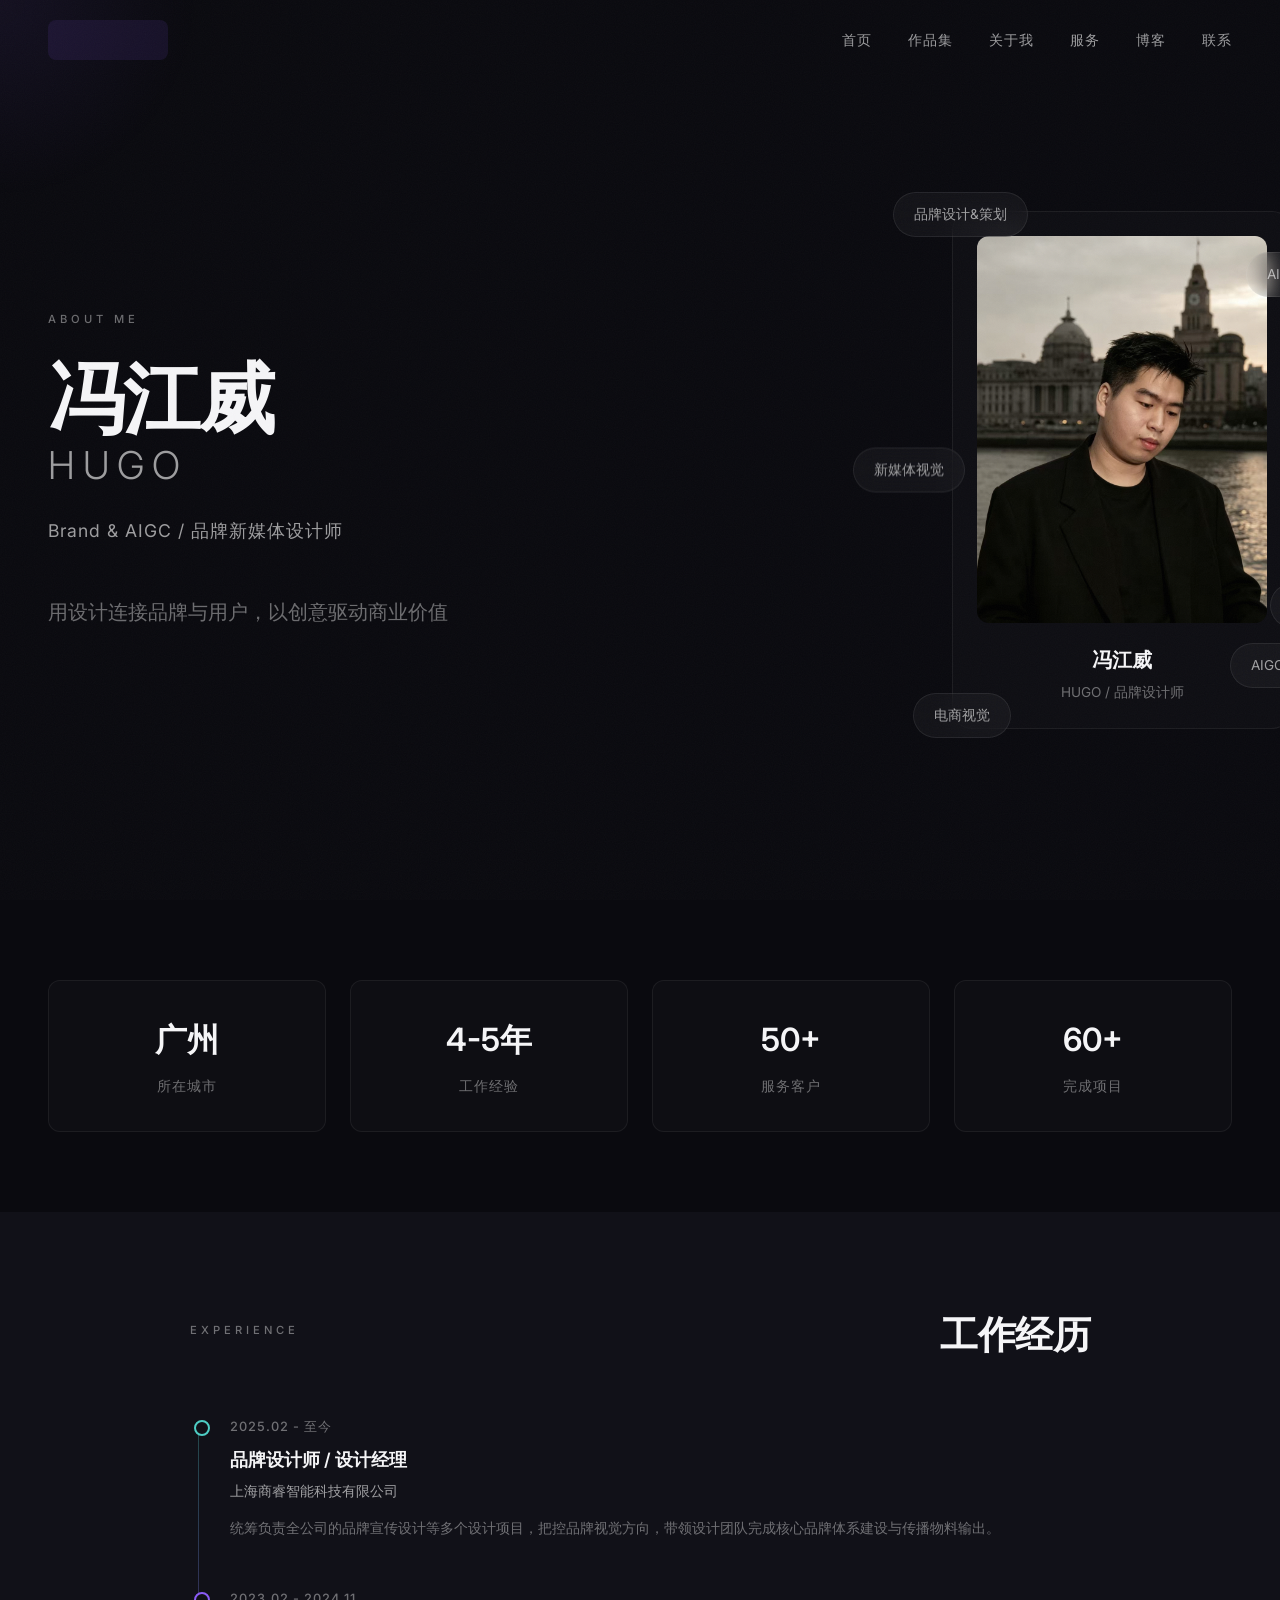
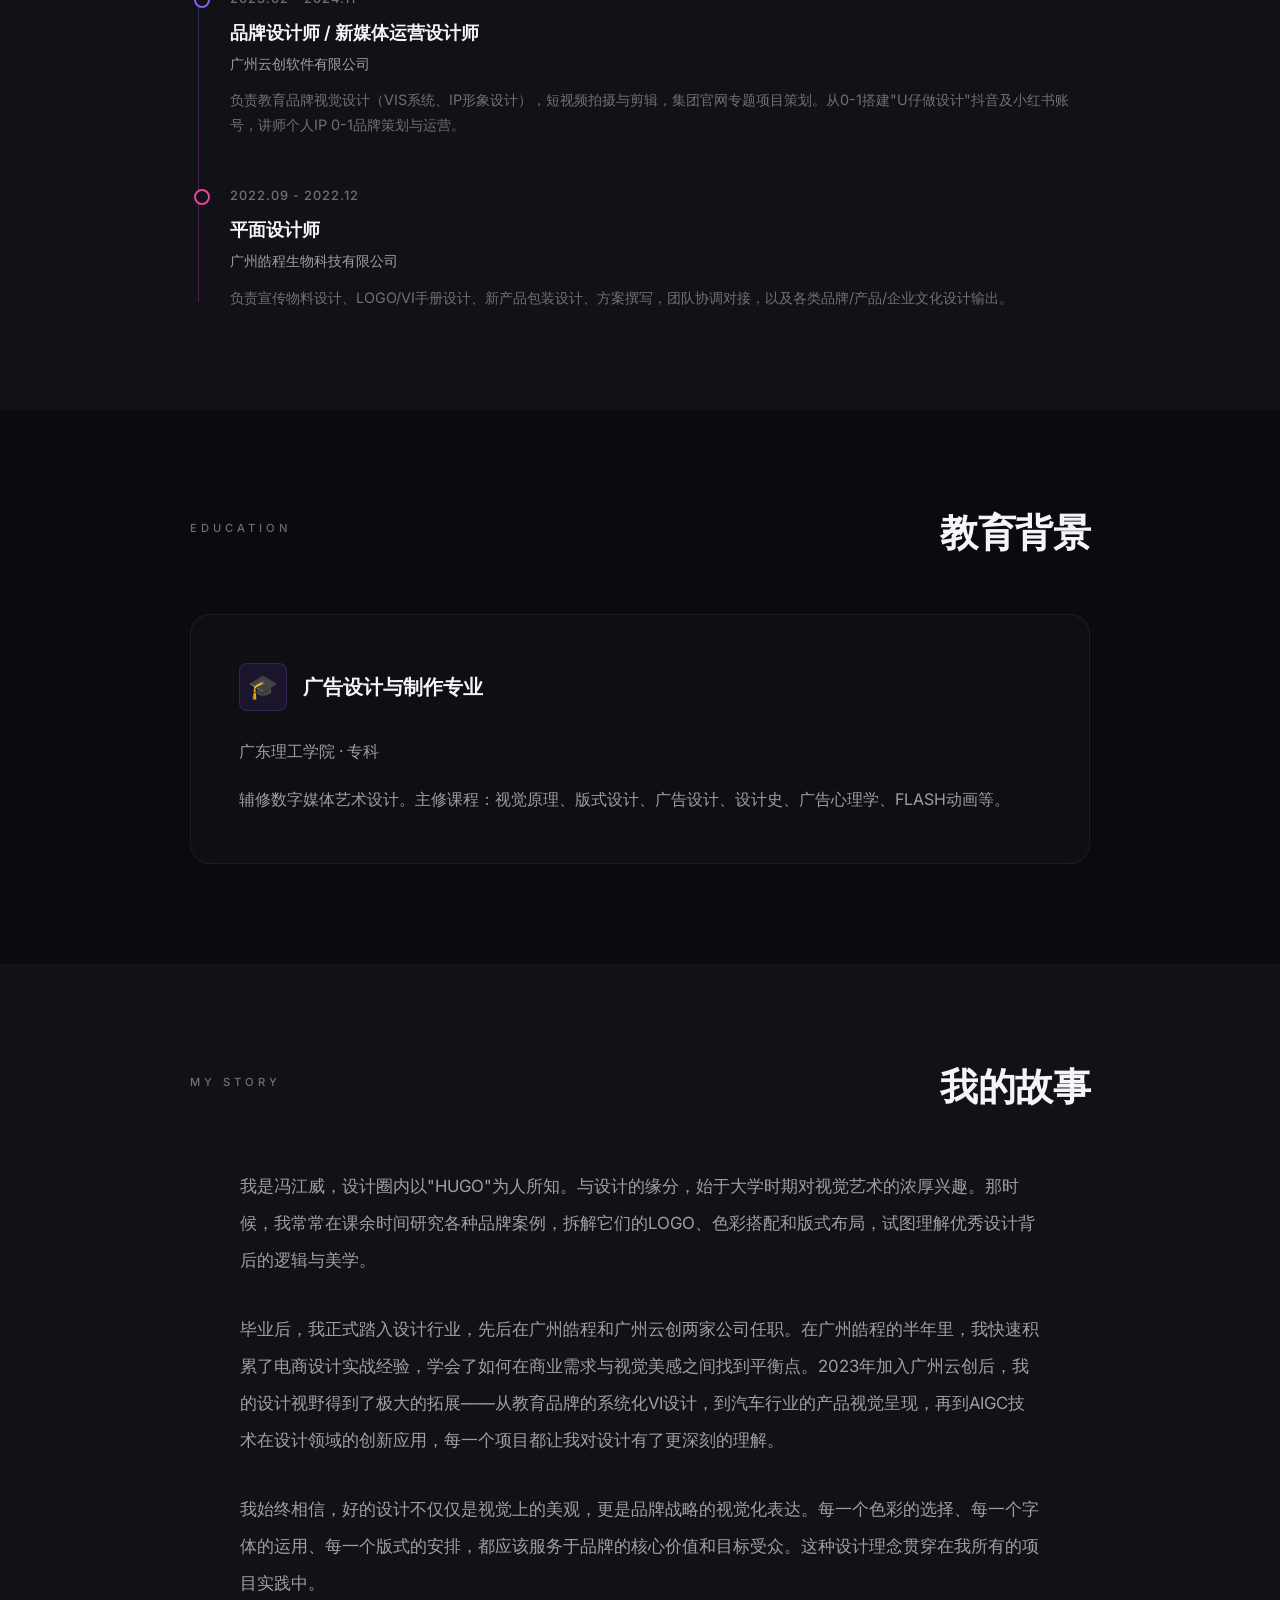
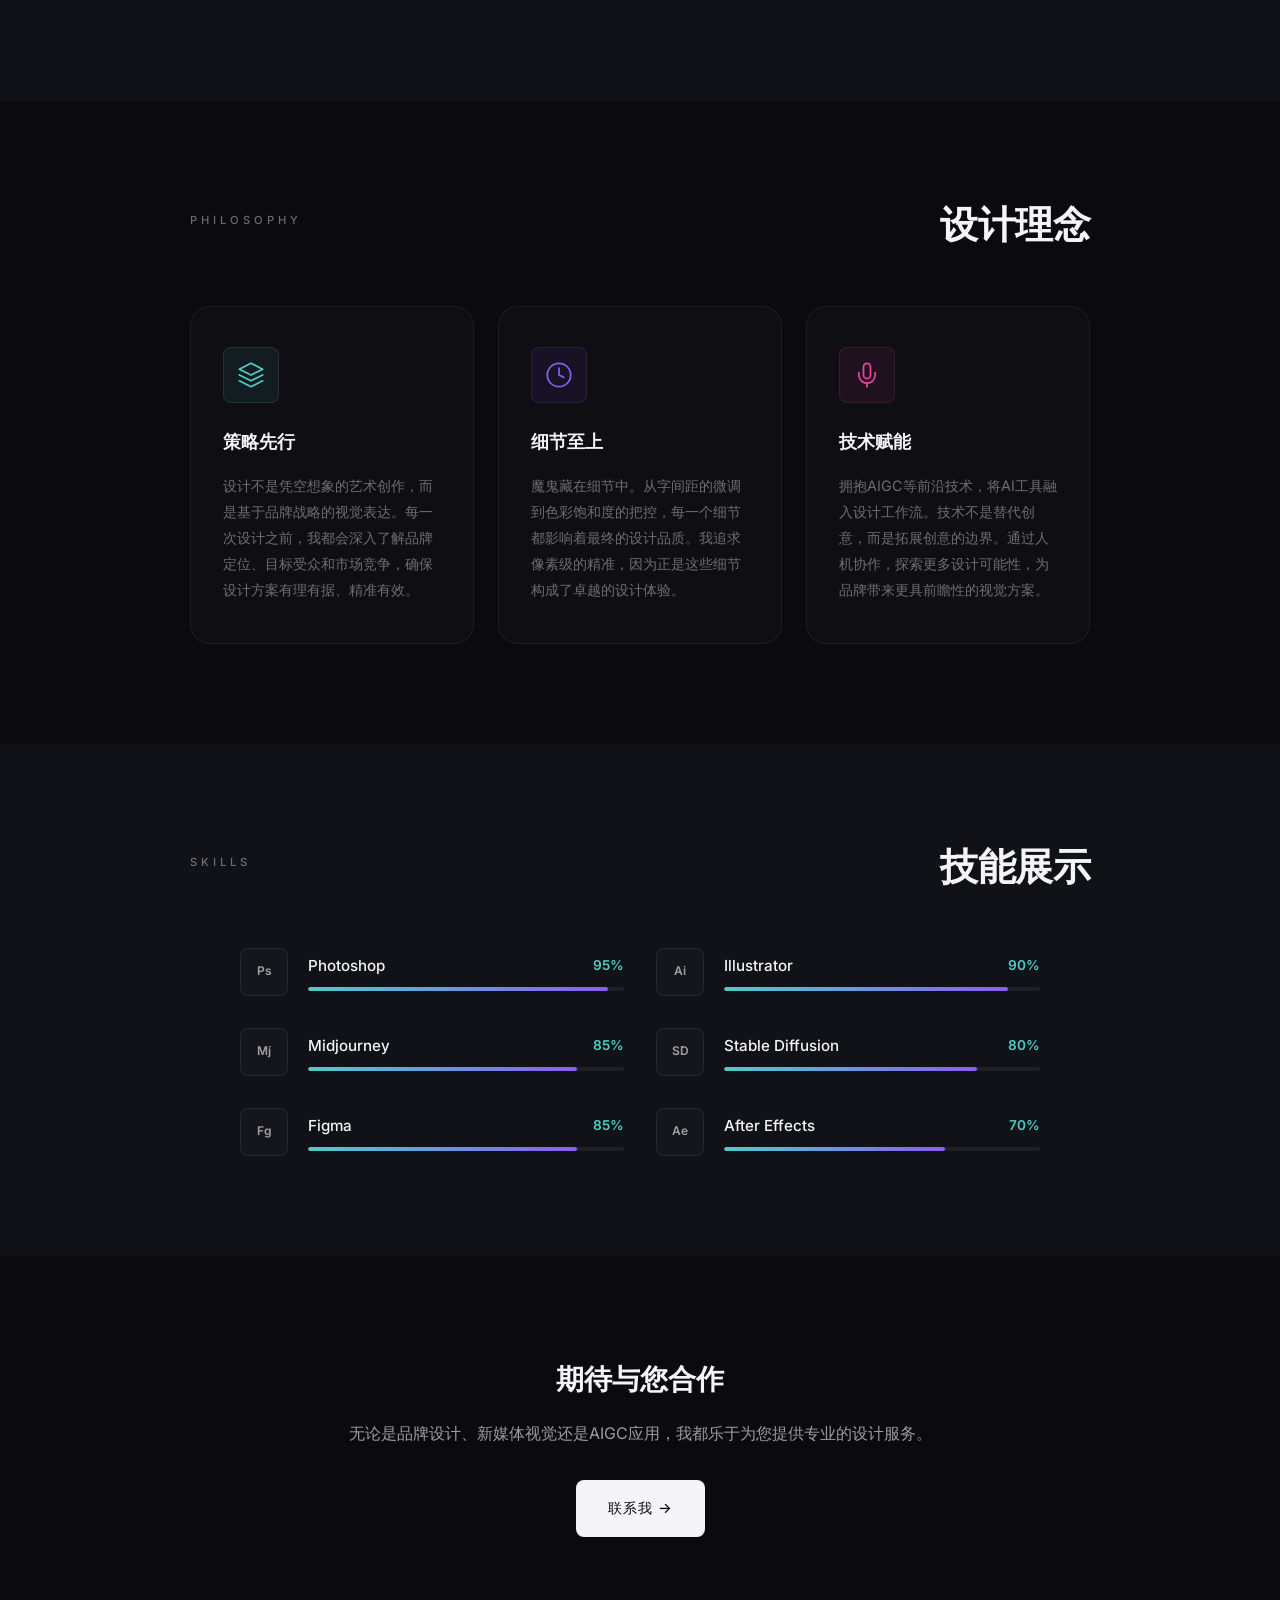
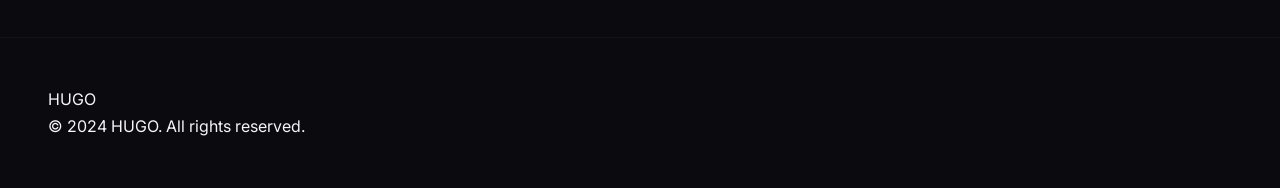
==== about.html @ bf1816c1 "HUGO portfolio website - init" ====
<!DOCTYPE html>
<html lang="zh-CN">
<head>
    <meta charset="UTF-8">
    <meta name="viewport" content="width=device-width, initial-scale=1.0">
    <title>关于我 - HUGO 设计师</title>
    <meta name="description" content="冯江威 (HUGO)，品牌设计师/新媒体设计师/AIGC应用设计师，4-5年设计经验，专注品牌视觉设计与AIGC创意应用。">
    <link rel="preconnect" href="https://fonts.loli.net">
    <link rel="preconnect" href="https://gstatic.loli.net" crossorigin>
    <link href="https://fonts.loli.net/css2?family=Inter:wght@300;400;500;600;700&display=swap" rel="stylesheet">
    <link rel="stylesheet" href="assets/css/common.css">
    <style>
        /* ========== 全局变量 ========== */
        :root {
            --font-display: 'Inter', -apple-system, BlinkMacSystemFont, 'PingFang SC', 'Microsoft YaHei', sans-serif;
            --font-body: 'Inter', -apple-system, BlinkMacSystemFont, 'PingFang SC', 'Microsoft YaHei', sans-serif;
            --bg-primary: #0a0a0f;
            --bg-secondary: #111118;
            --bg-card: rgba(255, 255, 255, 0.02);
            --text-primary: #f5f5f7;
            --text-secondary: rgba(255, 255, 255, 0.6);
            --text-muted: rgba(255, 255, 255, 0.4);
            --accent-cyan: #4ecdc4;
            --accent-purple: #8b5cf6;
            --accent-magenta: #e945a0;
            --radius-sm: 8px;
            --radius-md: 12px;
            --radius-lg: 20px;
            --transition: all 0.3s cubic-bezier(0.25, 0.46, 0.45, 0.94);
        }

        /* ========== Hero Section ========== */
        .hero-section {
            min-height: 100vh;
            display: flex;
            align-items: center;
            padding: 120px 48px 80px;
            background: var(--bg-primary);
            position: relative;
        }

        .hero-container {
            max-width: 1200px;
            margin: 0 auto;
            width: 100%;
            display: grid;
            grid-template-columns: 1fr 280px;
            gap: 80px;
            align-items: center;
        }

        .hero-content {
            display: flex;
            flex-direction: column;
            gap: 32px;
        }

        .hero-label {
            font-family: var(--font-display);
            font-size: 0.7rem;
            font-weight: 500;
            letter-spacing: 4px;
            text-transform: uppercase;
            color: var(--text-muted);
        }

        .hero-title {
            font-family: var(--font-display);
            font-size: clamp(3rem, 6vw, 5rem);
            font-weight: 700;
            line-height: 1;
            color: var(--text-primary);
            letter-spacing: -2px;
        }

        .hero-title .en {
            display: block;
            font-weight: 300;
            font-size: 0.5em;
            letter-spacing: 8px;
            margin-top: 8px;
            color: var(--text-secondary);
        }

        .hero-subtitle {
            font-family: var(--font-display);
            font-size: 1.1rem;
            font-weight: 400;
            color: var(--text-secondary);
            letter-spacing: 1px;
        }

        .hero-slogan {
            font-size: 1.25rem;
            font-weight: 300;
            color: var(--text-muted);
            line-height: 1.8;
            max-width: 480px;
            margin-top: 16px;
        }

        /* ========== Hero Card ========== */
        .hero-card {
            width: 340px;
            background: var(--bg-card);
            border: 1px solid rgba(255, 255, 255, 0.06);
            border-radius: var(--radius-lg);
            padding: 24px;
            position: relative;
            flex-shrink: 0;
            transition: var(--transition);
        }

        .hero-card:hover {
            border-color: rgba(255, 255, 255, 0.12);
            box-shadow: 0 20px 60px rgba(0, 0, 0, 0.4);
        }

        .hero-card-img {
            width: 100%;
            aspect-ratio: 3/4;
            border-radius: var(--radius-md);
            object-fit: cover;
            margin-bottom: 20px;
        }

        .hero-card-info {
            text-align: center;
        }

        .hero-card-name {
            font-family: var(--font-display);
            font-size: 1.25rem;
            font-weight: 600;
            color: var(--text-primary);
            margin-bottom: 4px;
        }

        .hero-card-title {
            font-size: 0.85rem;
            color: var(--text-muted);
        }

        /* ========== Floating Tags ========== */
        .floating-tags {
            position: absolute;
            top: 0;
            left: 0;
            right: 0;
            bottom: 0;
            pointer-events: none;
            z-index: 10;
        }

        .float-tag {
            position: absolute;
            padding: 10px 20px;
            border-radius: 100px;
            background: rgba(255, 255, 255, 0.04);
            border: 1px solid rgba(255, 255, 255, 0.08);
            font-size: 0.85rem;
            font-weight: 400;
            color: var(--text-secondary);
            white-space: nowrap;
            pointer-events: auto;
            cursor: default;
            transition: all 0.4s cubic-bezier(0.25, 0.46, 0.45, 0.94);
            backdrop-filter: blur(12px);
            -webkit-backdrop-filter: blur(12px);
        }

        .float-tag:hover {
            background: rgba(255, 255, 255, 0.1);
            border-color: rgba(139, 92, 246, 0.4);
            color: var(--text-primary);
            transform: scale(1.05);
            box-shadow: 0 8px 32px rgba(139, 92, 246, 0.2);
        }

        .float-tag.tag-1 {
            top: -20px;
            left: -60px;
            animation: float1 5s ease-in-out infinite;
        }

        .float-tag.tag-2 {
            top: 40px;
            right: -80px;
            animation: float2 6s ease-in-out infinite;
            animation-delay: -1s;
        }

        .float-tag.tag-3 {
            top: 50%;
            left: -100px;
            transform: translateY(-50%);
            animation: float3 7s ease-in-out infinite;
            animation-delay: -2s;
        }

        .float-tag.tag-4 {
            bottom: 100px;
            right: -90px;
            animation: float4 5.5s ease-in-out infinite;
            animation-delay: -3s;
        }

        .float-tag.tag-5 {
            bottom: -10px;
            left: -40px;
            animation: float5 6.5s ease-in-out infinite;
            animation-delay: -4s;
        }

        .float-tag.tag-6 {
            bottom: 40px;
            right: -70px;
            animation: float6 5s ease-in-out infinite;
            animation-delay: -2.5s;
        }

        @keyframes float1 {
            0%, 100% { transform: translateY(0) translateX(0); }
            50% { transform: translateY(-12px) translateX(5px); }
        }

        @keyframes float2 {
            0%, 100% { transform: translateY(0) translateX(0); }
            50% { transform: translateY(10px) translateX(-8px); }
        }

        @keyframes float3 {
            0%, 100% { transform: translateY(-50%) translateX(0); }
            50% { transform: translateY(calc(-50% - 10px)) translateX(8px); }
        }

        @keyframes float4 {
            0%, 100% { transform: translateY(0) translateX(0); }
            50% { transform: translateY(-8px) translateX(-10px); }
        }

        @keyframes float5 {
            0%, 100% { transform: translateY(0) translateX(0); }
            50% { transform: translateY(12px) translateX(5px); }
        }

        @keyframes float6 {
            0%, 100% { transform: translateY(0) translateX(0); }
            50% { transform: translateY(-10px) translateX(-5px); }
        }

        /* ========== Info Grid ========== */
        .info-section {
            padding: 80px 48px;
            background: var(--bg-primary);
        }

        .info-container {
            max-width: 1200px;
            margin: 0 auto;
        }

        .info-grid {
            display: grid;
            grid-template-columns: repeat(4, 1fr);
            gap: 24px;
        }

        .info-item {
            background: var(--bg-card);
            border: 1px solid rgba(255, 255, 255, 0.06);
            border-radius: var(--radius-md);
            padding: 32px 24px;
            text-align: center;
            transition: var(--transition);
        }

        .info-item:hover {
            border-color: rgba(255, 255, 255, 0.12);
            transform: translateY(-4px);
        }

        .info-value {
            font-family: var(--font-display);
            font-size: 2rem;
            font-weight: 600;
            color: var(--text-primary);
            margin-bottom: 8px;
        }

        .info-label {
            font-size: 0.85rem;
            color: var(--text-muted);
            letter-spacing: 1px;
        }

        /* ========== Timeline Section ========== */
        .timeline-section {
            padding: 100px 48px;
            background: var(--bg-secondary);
        }

        .section-container {
            max-width: 900px;
            margin: 0 auto;
        }

        .section-header {
            margin-bottom: 60px;
        }

        .section-label {
            font-family: var(--font-display);
            font-size: 0.7rem;
            font-weight: 500;
            letter-spacing: 4px;
            text-transform: uppercase;
            color: var(--text-muted);
            margin-bottom: 16px;
        }

        .section-title {
            font-family: var(--font-display);
            font-size: clamp(1.75rem, 3vw, 2.5rem);
            font-weight: 600;
            color: var(--text-primary);
        }

        .timeline {
            position: relative;
            padding-left: 40px;
        }

        .timeline::before {
            content: '';
            position: absolute;
            left: 8px;
            top: 8px;
            bottom: 8px;
            width: 1px;
            background: linear-gradient(to bottom, var(--accent-cyan), var(--accent-purple), var(--accent-magenta));
            opacity: 0.3;
        }

        .timeline-item {
            position: relative;
            padding-bottom: 48px;
        }

        .timeline-item:last-child {
            padding-bottom: 0;
        }

        .timeline-dot {
            position: absolute;
            left: -36px;
            top: 4px;
            width: 16px;
            height: 16px;
            border-radius: 50%;
            background: var(--bg-secondary);
            border: 2px solid var(--accent-cyan);
        }

        .timeline-item:nth-child(2) .timeline-dot {
            border-color: var(--accent-purple);
        }

        .timeline-item:nth-child(3) .timeline-dot {
            border-color: var(--accent-magenta);
        }

        .timeline-date {
            font-family: var(--font-display);
            font-size: 0.8rem;
            font-weight: 500;
            color: var(--text-muted);
            letter-spacing: 1px;
            margin-bottom: 8px;
        }

        .timeline-content h3 {
            font-family: var(--font-display);
            font-size: 1.1rem;
            font-weight: 600;
            color: var(--text-primary);
            margin-bottom: 4px;
        }

        .timeline-content .company {
            font-size: 0.9rem;
            color: var(--text-secondary);
            margin-bottom: 12px;
        }

        .timeline-content .desc {
            font-size: 0.9rem;
            color: var(--text-muted);
            line-height: 1.7;
        }

        /* ========== Education Section ========== */
        .education-section {
            padding: 100px 48px;
            background: var(--bg-primary);
        }

        .education-card {
            background: var(--bg-card);
            border: 1px solid rgba(255, 255, 255, 0.06);
            border-radius: var(--radius-lg);
            padding: 48px;
            max-width: 900px;
            margin: 0 auto;
        }

        .education-header {
            display: flex;
            align-items: center;
            gap: 16px;
            margin-bottom: 24px;
        }

        .education-icon {
            width: 48px;
            height: 48px;
            border-radius: var(--radius-sm);
            background: rgba(139, 92, 246, 0.1);
            border: 1px solid rgba(139, 92, 246, 0.2);
            display: flex;
            align-items: center;
            justify-content: center;
            font-size: 1.5rem;
        }

        .education-title {
            font-family: var(--font-display);
            font-size: 1.25rem;
            font-weight: 600;
            color: var(--text-primary);
        }

        .education-content {
            font-size: 1rem;
            color: var(--text-secondary);
            line-height: 2;
        }

        .education-content p {
            margin-bottom: 16px;
        }

        .education-content p:last-child {
            margin-bottom: 0;
        }

        /* ========== Story Section ========== */
        .story-section {
            padding: 100px 48px;
            background: var(--bg-secondary);
        }

        .story-content {
            max-width: 800px;
            margin: 0 auto;
        }

        .story-text {
            font-size: 1.05rem;
            color: var(--text-secondary);
            line-height: 2.2;
            margin-bottom: 32px;
        }

        .story-text:last-child {
            margin-bottom: 0;
        }

        /* ========== Philosophy Section ========== */
        .philosophy-section {
            padding: 100px 48px;
            background: var(--bg-primary);
        }

        .philosophy-grid {
            display: grid;
            grid-template-columns: repeat(3, 1fr);
            gap: 24px;
            max-width: 1100px;
            margin: 0 auto;
        }

        .philosophy-card {
            background: var(--bg-card);
            border: 1px solid rgba(255, 255, 255, 0.06);
            border-radius: var(--radius-lg);
            padding: 40px 32px;
            transition: var(--transition);
        }

        .philosophy-card:hover {
            border-color: rgba(255, 255, 255, 0.12);
            transform: translateY(-8px);
        }

        .philosophy-icon {
            width: 56px;
            height: 56px;
            border-radius: var(--radius-sm);
            background: rgba(78, 205, 196, 0.08);
            border: 1px solid rgba(78, 205, 196, 0.15);
            display: flex;
            align-items: center;
            justify-content: center;
            margin-bottom: 24px;
        }

        .philosophy-card:nth-child(2) .philosophy-icon {
            background: rgba(139, 92, 246, 0.08);
            border-color: rgba(139, 92, 246, 0.15);
        }

        .philosophy-card:nth-child(3) .philosophy-icon {
            background: rgba(233, 69, 160, 0.08);
            border-color: rgba(233, 69, 160, 0.15);
        }

        .philosophy-icon svg {
            width: 28px;
            height: 28px;
            stroke: var(--accent-cyan);
        }

        .philosophy-card:nth-child(2) .philosophy-icon svg {
            stroke: var(--accent-purple);
        }

        .philosophy-card:nth-child(3) .philosophy-icon svg {
            stroke: var(--accent-magenta);
        }

        .philosophy-title {
            font-family: var(--font-display);
            font-size: 1.1rem;
            font-weight: 600;
            color: var(--text-primary);
            margin-bottom: 16px;
        }

        .philosophy-desc {
            font-size: 0.9rem;
            color: var(--text-muted);
            line-height: 1.8;
        }

        /* ========== Skills Section ========== */
        .skills-section {
            padding: 100px 48px;
            background: var(--bg-secondary);
        }

        .skills-grid {
            display: grid;
            grid-template-columns: repeat(2, 1fr);
            gap: 32px;
            max-width: 800px;
            margin: 0 auto;
        }

        .skill-item {
            display: flex;
            align-items: center;
            gap: 20px;
        }

        .skill-icon {
            width: 48px;
            height: 48px;
            border-radius: var(--radius-sm);
            background: var(--bg-card);
            border: 1px solid rgba(255, 255, 255, 0.08);
            display: flex;
            align-items: center;
            justify-content: center;
            font-size: 0.75rem;
            font-weight: 600;
            color: var(--text-secondary);
            flex-shrink: 0;
        }

        .skill-info {
            flex: 1;
        }

        .skill-header {
            display: flex;
            justify-content: space-between;
            align-items: center;
            margin-bottom: 8px;
        }

        .skill-name {
            font-size: 0.95rem;
            font-weight: 500;
            color: var(--text-primary);
        }

        .skill-percent {
            font-family: var(--font-display);
            font-size: 0.85rem;
            font-weight: 600;
            color: var(--accent-cyan);
        }

        .skill-bar {
            width: 100%;
            height: 4px;
            background: rgba(255, 255, 255, 0.06);
            border-radius: 2px;
            overflow: hidden;
        }

        .skill-fill {
            height: 100%;
            border-radius: 2px;
            background: linear-gradient(90deg, var(--accent-cyan), var(--accent-purple));
            width: 0;
            transition: width 1s cubic-bezier(0.25, 0.46, 0.45, 0.94);
        }

        /* ========== CTA Section ========== */
        .cta-section {
            padding: 100px 48px;
            background: var(--bg-primary);
            text-align: center;
        }

        .cta-content {
            max-width: 600px;
            margin: 0 auto;
        }

        .cta-title {
            font-family: var(--font-display);
            font-size: 1.75rem;
            font-weight: 600;
            color: var(--text-primary);
            margin-bottom: 16px;
        }

        .cta-desc {
            font-size: 1rem;
            color: var(--text-secondary);
            margin-bottom: 32px;
            line-height: 1.8;
        }

        .cta-btn {
            display: inline-flex;
            align-items: center;
            gap: 8px;
            padding: 16px 32px;
            background: var(--text-primary);
            color: var(--bg-primary);
            font-family: var(--font-display);
            font-size: 0.9rem;
            font-weight: 500;
            letter-spacing: 1px;
            border-radius: var(--radius-sm);
            text-decoration: none;
            transition: var(--transition);
        }

        .cta-btn:hover {
            transform: translateY(-2px);
            box-shadow: 0 10px 30px rgba(255, 255, 255, 0.1);
        }

        /* ========== Responsive ========== */
        @media (max-width: 1024px) {
            .hero-container {
                grid-template-columns: 1fr;
                gap: 48px;
                text-align: center;
            }

            .hero-card {
                width: 280px;
                margin: 0 auto;
            }

            .float-tag {
                font-size: 0.75rem;
                padding: 8px 14px;
            }

            .float-tag.tag-1 { left: -30px; }
            .float-tag.tag-2 { right: -40px; }
            .float-tag.tag-3 { left: -50px; }
            .float-tag.tag-4 { right: -45px; }
            .float-tag.tag-5 { left: -20px; }
            .float-tag.tag-6 { right: -35px; }

            .hero-slogan {
                margin: 0 auto;
            }

            .info-grid {
                grid-template-columns: repeat(2, 1fr);
            }

            .philosophy-grid {
                grid-template-columns: 1fr;
            }
        }

        @media (max-width: 768px) {
            .hero-section,
            .info-section,
            .timeline-section,
            .education-section,
            .story-section,
            .philosophy-section,
            .skills-section,
            .cta-section {
                padding: 60px 24px;
            }

            .info-grid {
                grid-template-columns: repeat(2, 1fr);
                gap: 16px;
            }

            .info-item {
                padding: 24px 16px;
            }

            .info-value {
                font-size: 1.5rem;
            }

            .timeline {
                padding-left: 24px;
            }

            .timeline-dot {
                left: -28px;
                width: 12px;
                height: 12px;
            }

            .education-card {
                padding: 32px 24px;
            }

            .skills-grid {
                grid-template-columns: 1fr;
            }

            .skill-item {
                gap: 16px;
            }
        }
    </style>
</head>
<body>

    <!-- Noise Overlay -->
    <div class="noise-overlay"></div>

    <!-- Cursor Glow -->
    <div class="cursor-glow" id="cursorGlow"></div>

    <!-- Mobile Menu -->
    <div class="mobile-menu" id="mobileMenu">
        <button class="mobile-menu-close" id="mobileMenuClose">&times;</button>
        <a href="index.html" onclick="closeMobileMenu()">首页</a>
        <a href="projects.html" onclick="closeMobileMenu()">作品集</a>
        <a href="about.html" onclick="closeMobileMenu()">关于我</a>
        <a href="services.html" onclick="closeMobileMenu()">服务</a>
        <a href="blog.html" onclick="closeMobileMenu()">博客</a>
        <a href="index.html#contact" onclick="closeMobileMenu()">联系</a>
    </div>

    <!-- Navigation -->
    <nav class="nav" id="navbar">
        <a href="index.html" class="nav-logo">
            <div class="nav-logo-media">
                <video src="assets/logo.mp4" autoplay muted playsinline></video>
            </div>
        </a>
        <ul class="nav-links">
            <li><a href="index.html">首页</a></li>
            <li><a href="projects.html">作品集</a></li>
            <li><a href="about.html" class="active">关于我</a></li>
            <li><a href="services.html">服务</a></li>
            <li><a href="blog.html">博客</a></li>
            <li><a href="index.html#contact">联系</a></li>
        </ul>
        <div class="nav-menu-btn" id="menuBtn">
            <span></span>
            <span></span>
            <span></span>
        </div>
    </nav>

    <!-- Hero Section -->
    <section class="hero-section">
        <div class="hero-container">
            <div class="hero-content reveal">
                <div class="hero-label">About Me</div>
                <h1 class="hero-title">
                    冯江威
                    <span class="en">HUGO</span>
                </h1>
                <p class="hero-subtitle">Brand & AIGC / 品牌新媒体设计师</p>
                <p class="hero-slogan">用设计连接品牌与用户，以创意驱动商业价值</p>
            </div>
            <div class="hero-card reveal">
                <img class="hero-card-img" src="assets/avatar.jpg" alt="冯江威 HUGO">
                <div class="hero-card-info">
                    <div class="hero-card-name">冯江威</div>
                    <div class="hero-card-title">HUGO / 品牌设计师</div>
                </div>
                <div class="floating-tags" id="floatingTags">
                    <span class="float-tag tag-1">品牌设计&策划</span>
                    <span class="float-tag tag-2">AI商业设计师</span>
                    <span class="float-tag tag-3">新媒体视觉</span>
                    <span class="float-tag tag-4">IP形象设计</span>
                    <span class="float-tag tag-5">电商视觉</span>
                    <span class="float-tag tag-6">AIGC创意应用</span>
                </div>
            </div>
        </div>
    </section>

    <!-- Info Grid -->
    <section class="info-section">
        <div class="info-container">
            <div class="info-grid reveal">
                <div class="info-item">
                    <div class="info-value">广州</div>
                    <div class="info-label">所在城市</div>
                </div>
                <div class="info-item">
                    <div class="info-value">4-5年</div>
                    <div class="info-label">工作经验</div>
                </div>
                <div class="info-item">
                    <div class="info-value">50+</div>
                    <div class="info-label">服务客户</div>
                </div>
                <div class="info-item">
                    <div class="info-value">60+</div>
                    <div class="info-label">完成项目</div>
                </div>
            </div>
        </div>
    </section>

    <!-- Timeline Section -->
    <section class="timeline-section">
        <div class="section-container">
            <div class="section-header reveal">
                <div class="section-label">Experience</div>
                <h2 class="section-title">工作经历</h2>
            </div>
            <div class="timeline reveal">
                <div class="timeline-item">
                    <div class="timeline-dot"></div>
                    <div class="timeline-date">2025.02 - 至今</div>
                    <div class="timeline-content">
                        <h3>品牌设计师 / 设计经理</h3>
                        <p class="company">上海商睿智能科技有限公司</p>
                        <p class="desc">统筹负责全公司的品牌宣传设计等多个设计项目，把控品牌视觉方向，带领设计团队完成核心品牌体系建设与传播物料输出。</p>
                    </div>
                </div>
                <div class="timeline-item">
                    <div class="timeline-dot"></div>
                    <div class="timeline-date">2023.02 - 2024.11</div>
                    <div class="timeline-content">
                        <h3>品牌设计师 / 新媒体运营设计师</h3>
                        <p class="company">广州云创软件有限公司</p>
                        <p class="desc">负责教育品牌视觉设计（VIS系统、IP形象设计），短视频拍摄与剪辑，集团官网专题项目策划。从0-1搭建"U仔做设计"抖音及小红书账号，讲师个人IP 0-1品牌策划与运营。</p>
                    </div>
                </div>
                <div class="timeline-item">
                    <div class="timeline-dot"></div>
                    <div class="timeline-date">2022.09 - 2022.12</div>
                    <div class="timeline-content">
                        <h3>平面设计师</h3>
                        <p class="company">广州皓程生物科技有限公司</p>
                        <p class="desc">负责宣传物料设计、LOGO/VI手册设计、新产品包装设计、方案撰写，团队协调对接，以及各类品牌/产品/企业文化设计输出。</p>
                    </div>
                </div>
            </div>
        </div>
    </section>

    <!-- Education Section -->
    <section class="education-section">
        <div class="section-container">
            <div class="section-header reveal">
                <div class="section-label">Education</div>
                <h2 class="section-title">教育背景</h2>
            </div>
            <div class="education-card reveal">
                <div class="education-header">
                    <div class="education-icon">&#127891;</div>
                    <h3 class="education-title">广告设计与制作专业</h3>
                </div>
                <div class="education-content">
                    <p>广东理工学院 · 专科</p>
                    <p>辅修数字媒体艺术设计。主修课程：视觉原理、版式设计、广告设计、设计史、广告心理学、FLASH动画等。</p>
                </div>
            </div>
        </div>
    </section>

    <!-- Story Section -->
    <section class="story-section">
        <div class="section-container">
            <div class="section-header reveal">
                <div class="section-label">My Story</div>
                <h2 class="section-title">我的故事</h2>
            </div>
            <div class="story-content reveal">
                <p class="story-text">我是冯江威，设计圈内以"HUGO"为人所知。与设计的缘分，始于大学时期对视觉艺术的浓厚兴趣。那时候，我常常在课余时间研究各种品牌案例，拆解它们的LOGO、色彩搭配和版式布局，试图理解优秀设计背后的逻辑与美学。</p>
                <p class="story-text">毕业后，我正式踏入设计行业，先后在广州皓程和广州云创两家公司任职。在广州皓程的半年里，我快速积累了电商设计实战经验，学会了如何在商业需求与视觉美感之间找到平衡点。2023年加入广州云创后，我的设计视野得到了极大的拓展——从教育品牌的系统化VI设计，到汽车行业的产品视觉呈现，再到AIGC技术在设计领域的创新应用，每一个项目都让我对设计有了更深刻的理解。</p>
                <p class="story-text">我始终相信，好的设计不仅仅是视觉上的美观，更是品牌战略的视觉化表达。每一个色彩的选择、每一个字体的运用、每一个版式的安排，都应该服务于品牌的核心价值和目标受众。这种设计理念贯穿在我所有的项目实践中。</p>
            </div>
        </div>
    </section>

    <!-- Philosophy Section -->
    <section class="philosophy-section">
        <div class="section-container">
            <div class="section-header reveal">
                <div class="section-label">Philosophy</div>
                <h2 class="section-title">设计理念</h2>
            </div>
            <div class="philosophy-grid reveal">
                <div class="philosophy-card">
                    <div class="philosophy-icon">
                        <svg viewBox="0 0 24 24" fill="none" stroke-width="1.5" stroke-linecap="round" stroke-linejoin="round">
                            <path d="M12 2L2 7l10 5 10-5-10-5zM2 17l10 5 10-5M2 12l10 5 10-5"/>
                        </svg>
                    </div>
                    <h3 class="philosophy-title">策略先行</h3>
                    <p class="philosophy-desc">设计不是凭空想象的艺术创作，而是基于品牌战略的视觉表达。每一次设计之前，我都会深入了解品牌定位、目标受众和市场竞争，确保设计方案有理有据、精准有效。</p>
                </div>
                <div class="philosophy-card">
                    <div class="philosophy-icon">
                        <svg viewBox="0 0 24 24" fill="none" stroke-width="1.5" stroke-linecap="round" stroke-linejoin="round">
                            <circle cx="12" cy="12" r="10"/>
                            <path d="M12 6v6l4 2"/>
                        </svg>
                    </div>
                    <h3 class="philosophy-title">细节至上</h3>
                    <p class="philosophy-desc">魔鬼藏在细节中。从字间距的微调到色彩饱和度的把控，每一个细节都影响着最终的设计品质。我追求像素级的精准，因为正是这些细节构成了卓越的设计体验。</p>
                </div>
                <div class="philosophy-card">
                    <div class="philosophy-icon">
                        <svg viewBox="0 0 24 24" fill="none" stroke-width="1.5" stroke-linecap="round" stroke-linejoin="round">
                            <path d="M12 2a3 3 0 0 0-3 3v7a3 3 0 0 0 6 0V5a3 3 0 0 0-3-3Z"/>
                            <path d="M19 10v2a7 7 0 0 1-14 0v-2"/>
                            <line x1="12" y1="19" x2="12" y2="22"/>
                        </svg>
                    </div>
                    <h3 class="philosophy-title">技术赋能</h3>
                    <p class="philosophy-desc">拥抱AIGC等前沿技术，将AI工具融入设计工作流。技术不是替代创意，而是拓展创意的边界。通过人机协作，探索更多设计可能性，为品牌带来更具前瞻性的视觉方案。</p>
                </div>
            </div>
        </div>
    </section>

    <!-- Skills Section -->
    <section class="skills-section">
        <div class="section-container">
            <div class="section-header reveal">
                <div class="section-label">Skills</div>
                <h2 class="section-title">技能展示</h2>
            </div>
            <div class="skills-grid reveal">
                <div class="skill-item">
                    <div class="skill-icon">Ps</div>
                    <div class="skill-info">
                        <div class="skill-header">
                            <span class="skill-name">Photoshop</span>
                            <span class="skill-percent">95%</span>
                        </div>
                        <div class="skill-bar"><div class="skill-fill" data-width="95"></div></div>
                    </div>
                </div>
                <div class="skill-item">
                    <div class="skill-icon">Ai</div>
                    <div class="skill-info">
                        <div class="skill-header">
                            <span class="skill-name">Illustrator</span>
                            <span class="skill-percent">90%</span>
                        </div>
                        <div class="skill-bar"><div class="skill-fill" data-width="90"></div></div>
                    </div>
                </div>
                <div class="skill-item">
                    <div class="skill-icon">Mj</div>
                    <div class="skill-info">
                        <div class="skill-header">
                            <span class="skill-name">Midjourney</span>
                            <span class="skill-percent">85%</span>
                        </div>
                        <div class="skill-bar"><div class="skill-fill" data-width="85"></div></div>
                    </div>
                </div>
                <div class="skill-item">
                    <div class="skill-icon">SD</div>
                    <div class="skill-info">
                        <div class="skill-header">
                            <span class="skill-name">Stable Diffusion</span>
                            <span class="skill-percent">80%</span>
                        </div>
                        <div class="skill-bar"><div class="skill-fill" data-width="80"></div></div>
                    </div>
                </div>
                <div class="skill-item">
                    <div class="skill-icon">Fg</div>
                    <div class="skill-info">
                        <div class="skill-header">
                            <span class="skill-name">Figma</span>
                            <span class="skill-percent">85%</span>
                        </div>
                        <div class="skill-bar"><div class="skill-fill" data-width="85"></div></div>
                    </div>
                </div>
                <div class="skill-item">
                    <div class="skill-icon">Ae</div>
                    <div class="skill-info">
                        <div class="skill-header">
                            <span class="skill-name">After Effects</span>
                            <span class="skill-percent">70%</span>
                        </div>
                        <div class="skill-bar"><div class="skill-fill" data-width="70"></div></div>
                    </div>
                </div>
            </div>
        </div>
    </section>

    <!-- CTA Section -->
    <section class="cta-section">
        <div class="cta-content reveal">
            <h2 class="cta-title">期待与您合作</h2>
            <p class="cta-desc">无论是品牌设计、新媒体视觉还是AIGC应用，我都乐于为您提供专业的设计服务。</p>
            <a href="index.html#contact" class="cta-btn">联系我 &rarr;</a>
        </div>
    </section>

    <!-- Footer -->
    <footer class="footer">
        <div class="footer-inner">
            <div class="footer-brand">HUGO</div>
            <p class="footer-text">&copy; 2024 HUGO. All rights reserved.</p>
        </div>
    </footer>

    <script src="assets/js/common.js"></script>
    <script>
        // Skill bars animation
        document.addEventListener('DOMContentLoaded', function() {
            const skillFills = document.querySelectorAll('.skill-fill');
            const observer = new IntersectionObserver((entries) => {
                entries.forEach(entry => {
                    if (entry.isIntersecting) {
                        const width = entry.target.dataset.width;
                        entry.target.style.width = width + '%';
                        observer.unobserve(entry.target);
                    }
                });
            }, { threshold: 0.5 });

            skillFills.forEach(fill => observer.observe(fill));

            // Floating tags hover interaction
            const floatTags = document.querySelectorAll('.float-tag');
            floatTags.forEach(tag => {
                tag.addEventListener('mouseenter', () => {
                    floatTags.forEach(t => {
                        if (t !== tag) t.style.opacity = '0.3';
                    });
                });
                tag.addEventListener('mouseleave', () => {
                    floatTags.forEach(t => {
                        t.style.opacity = '';
                    });
                });
            });
        });
    </script>
</body>
</html>
---- assets/css/common.css ----
/* ========== CSS Variables ========== */
:root {
    --bg-primary: #0a0a0f;
    --bg-secondary: #12121a;
    --bg-card: #1a1a28;
    --bg-card-hover: #222236;
    --text-primary: #f0f0f5;
    --text-secondary: #9898b0;
    --text-muted: #5a5a78;
    --accent-magenta: #e945a0;
    --accent-cyan: #4ecdc4;
    --accent-purple: #8b5cf6;
    --accent-orange: #f59e0b;
    --gradient-main: linear-gradient(135deg, #e945a0, #8b5cf6, #4ecdc4);
    --gradient-dark: linear-gradient(180deg, #0a0a0f 0%, #12121a 100%);
    --gradient-card: linear-gradient(145deg, rgba(139,92,246,0.08), rgba(78,205,196,0.05));
    --font-display: 'Space Grotesk', 'Noto Sans SC', sans-serif;
    --font-body: 'Noto Sans SC', 'Space Grotesk', sans-serif;
    --font-serif: 'Playfair Display', serif;
    --radius-sm: 8px;
    --radius-md: 16px;
    --radius-lg: 24px;
    --shadow-glow: 0 0 60px rgba(233, 69, 160, 0.15);
    --transition: all 0.4s cubic-bezier(0.25, 0.46, 0.45, 0.94);
}

/* ========== Reset & Base ========== */
*, *::before, *::after {
    margin: 0;
    padding: 0;
    box-sizing: border-box;
}

html {
    scroll-behavior: smooth;
    font-size: 16px;
    overflow-x: hidden;
}

body {
    font-family: var(--font-body);
    background: var(--bg-primary);
    color: var(--text-primary);
    line-height: 1.7;
    overflow-x: hidden;
    -webkit-font-smoothing: antialiased;
}

::selection {
    background: var(--accent-magenta);
    color: #fff;
}

a {
    color: inherit;
    text-decoration: none;
}

img {
    max-width: 100%;
    display: block;
}

/* ========== Scrollbar ========== */
::-webkit-scrollbar { width: 6px; }
::-webkit-scrollbar-track { background: var(--bg-primary); }
::-webkit-scrollbar-thumb { background: var(--accent-purple); border-radius: 3px; }

/* ========== Noise Overlay ========== */
.noise-overlay {
    position: fixed;
    top: 0; left: 0;
    width: 100%; height: 100%;
    pointer-events: none;
    z-index: 9999;
    opacity: 0.03;
    background-image: url("data:image/svg+xml,%3Csvg viewBox='0 0 256 256' xmlns='http://www.w3.org/2000/svg'%3E%3Cfilter id='noise'%3E%3CfeTurbulence type='fractalNoise' baseFrequency='0.9' numOctaves='4' stitchTiles='stitch'/%3E%3C/filter%3E%3Crect width='100%25' height='100%25' filter='url(%23noise)'/%3E%3C/svg%3E");
    background-repeat: repeat;
    background-size: 256px 256px;
}

/* ========== Cursor Glow ========== */
.cursor-glow {
    position: fixed;
    width: 400px;
    height: 400px;
    border-radius: 50%;
    background: radial-gradient(circle, rgba(139,92,246,0.08) 0%, transparent 70%);
    pointer-events: none;
    z-index: 1;
    transform: translate(-50%, -50%);
    transition: opacity 0.3s;
}

/* ========== Navigation ========== */
.nav {
    position: fixed;
    top: 0;
    left: 0;
    width: 100%;
    z-index: 1000;
    padding: 20px 48px;
    display: flex;
    justify-content: space-between;
    align-items: center;
    transition: var(--transition);
    backdrop-filter: blur(0px);
}

.nav.scrolled {
    padding: 14px 48px;
    background: rgba(10, 10, 15, 0.85);
    backdrop-filter: blur(20px);
    border-bottom: 1px solid rgba(139, 92, 246, 0.1);
}

.nav-logo {
    display: flex;
    align-items: center;
    gap: 12px;
    font-family: var(--font-display);
    font-size: 1.2rem;
    font-weight: 700;
    letter-spacing: 3px;
    background: var(--gradient-main);
    -webkit-background-clip: text;
    -webkit-text-fill-color: transparent;
    background-clip: text;
    transition: var(--transition);
}

.nav-logo:hover {
    transform: scale(1.02);
}

.nav-logo-media {
    width: 120px;
    height: 40px;
    border-radius: 8px;
    overflow: hidden;
    display: flex;
    align-items: center;
    justify-content: center;
    background: rgba(139,92,246,0.1);
}

.nav-logo-media img,
.nav-logo-media video {
    width: 100%;
    height: 100%;
    object-fit: cover;
    border-radius: 8px;
}

.nav-logo-media video {
    pointer-events: none;
}

.nav-links {
    display: flex;
    gap: 36px;
    list-style: none;
}

.nav-links a {
    font-family: var(--font-display);
    font-size: 0.85rem;
    font-weight: 500;
    letter-spacing: 1px;
    color: var(--text-secondary);
    transition: var(--transition);
    position: relative;
}

.nav-links a::after {
    content: '';
    position: absolute;
    bottom: -4px;
    left: 0;
    width: 0;
    height: 2px;
    background: var(--accent-magenta);
    transition: var(--transition);
}

.nav-links a:hover {
    color: var(--text-primary);
}

.nav-links a:hover::after {
    width: 100%;
}

.nav-menu-btn {
    display: none;
    flex-direction: column;
    gap: 5px;
    cursor: pointer;
    padding: 4px;
}

.nav-menu-btn span {
    width: 24px;
    height: 2px;
    background: var(--text-primary);
    transition: var(--transition);
}

/* ========== Mobile Menu ========== */
.mobile-menu {
    display: none;
    position: fixed;
    top: 0; left: 0;
    width: 100%; height: 100%;
    background: rgba(10, 10, 15, 0.97);
    backdrop-filter: blur(20px);
    z-index: 999;
    flex-direction: column;
    align-items: center;
    justify-content: center;
    gap: 32px;
}

.mobile-menu.open {
    display: flex;
}

.mobile-menu a {
    font-family: var(--font-display);
    font-size: 1.5rem;
    font-weight: 600;
    color: var(--text-secondary);
    transition: var(--transition);
}

.mobile-menu a:hover {
    color: var(--accent-magenta);
}

.mobile-menu-close {
    position: absolute;
    top: 24px;
    right: 32px;
    font-size: 2rem;
    color: var(--text-primary);
    cursor: pointer;
    background: none;
    border: none;
}

/* ========== Buttons ========== */
.btn-primary {
    display: inline-flex;
    align-items: center;
    gap: 10px;
    padding: 14px 32px;
    border-radius: 100px;
    background: var(--gradient-main);
    color: #fff;
    font-family: var(--font-display);
    font-size: 0.9rem;
    font-weight: 600;
    letter-spacing: 0.5px;
    transition: var(--transition);
    border: none;
    cursor: pointer;
}

.btn-primary:hover {
    transform: translateY(-2px);
    box-shadow: 0 10px 40px rgba(233, 69, 160, 0.3);
}

.btn-secondary {
    display: inline-flex;
    align-items: center;
    gap: 10px;
    padding: 14px 32px;
    border-radius: 100px;
    background: transparent;
    color: var(--text-primary);
    font-family: var(--font-display);
    font-size: 0.9rem;
    font-weight: 500;
    letter-spacing: 0.5px;
    border: 1px solid rgba(255,255,255,0.15);
    transition: var(--transition);
    cursor: pointer;
}

.btn-secondary:hover {
    border-color: var(--accent-cyan);
    color: var(--accent-cyan);
    transform: translateY(-2px);
}

/* ========== Section Common ========== */
.section {
    padding: 120px 48px;
    position: relative;
}

.section-header {
    max-width: 1200px;
    margin: 0 auto 64px;
    display: flex;
    justify-content: space-between;
    align-items: flex-end;
}

.section-label {
    font-family: var(--font-display);
    font-size: 0.75rem;
    font-weight: 600;
    letter-spacing: 3px;
    text-transform: uppercase;
    color: var(--accent-magenta);
    margin-bottom: 12px;
}

.section-title {
    font-family: var(--font-display);
    font-size: clamp(2rem, 3.5vw, 3rem);
    font-weight: 700;
    line-height: 1.15;
    letter-spacing: -0.5px;
}

.section-title .thin {
    font-weight: 300;
    color: var(--text-secondary);
}

.section-line {
    width: 60px;
    height: 3px;
    background: var(--gradient-main);
    border-radius: 2px;
    margin-top: 20px;
}

/* ========== Page Header ========== */
.page-header {
    padding: 160px 48px 80px;
    text-align: center;
    position: relative;
}

.page-header-title {
    font-family: var(--font-display);
    font-size: clamp(2.5rem, 5vw, 4rem);
    font-weight: 700;
    margin-bottom: 16px;
    background: var(--gradient-main);
    -webkit-background-clip: text;
    -webkit-text-fill-color: transparent;
    background-clip: text;
}

.page-header-subtitle {
    font-size: 1.1rem;
    color: var(--text-secondary);
    max-width: 600px;
    margin: 0 auto;
}

/* ========== Breadcrumb ========== */
.breadcrumb {
    display: flex;
    align-items: center;
    gap: 12px;
    font-size: 0.85rem;
    color: var(--text-muted);
    margin-bottom: 32px;
}

.breadcrumb a {
    color: var(--text-secondary);
    transition: var(--transition);
}

.breadcrumb a:hover {
    color: var(--accent-magenta);
}

.breadcrumb .separator {
    color: var(--text-muted);
}

.breadcrumb .current {
    color: var(--text-primary);
}

/* ========== Cards ========== */
.card {
    background: var(--bg-card);
    border-radius: var(--radius-lg);
    border: 1px solid rgba(139, 92, 246, 0.1);
    overflow: hidden;
    transition: var(--transition);
}

.card:hover {
    border-color: rgba(139, 92, 246, 0.3);
    transform: translateY(-4px);
}

.card-image {
    width: 100%;
    aspect-ratio: 16/10;
    overflow: hidden;
}

.card-image img {
    width: 100%;
    height: 100%;
    object-fit: cover;
    transition: var(--transition);
}

.card:hover .card-image img {
    transform: scale(1.05);
}

.card-content {
    padding: 28px;
}

/* ========== Portfolio Cards ========== */
.portfolio-card {
    display: block;
    position: relative;
    border-radius: var(--radius-lg);
    overflow: hidden;
    background: var(--bg-card);
    border: 1px solid rgba(139, 92, 246, 0.1);
    transition: var(--transition);
    cursor: pointer;
}

.portfolio-card:hover {
    transform: translateY(-8px);
    border-color: rgba(139, 92, 246, 0.3);
    box-shadow: var(--shadow-glow);
}

.portfolio-card .card-arrow {
    position: absolute;
    top: 24px;
    right: 24px;
    width: 40px;
    height: 40px;
    border-radius: 50%;
    background: rgba(255,255,255,0.1);
    backdrop-filter: blur(10px);
    display: flex;
    align-items: center;
    justify-content: center;
    font-size: 1rem;
    color: #fff;
    opacity: 0;
    transform: translate(-10px, 10px);
    transition: var(--transition);
}

.portfolio-card:hover .card-arrow {
    opacity: 1;
    transform: translate(0, 0);
}

.card-category {
    font-family: var(--font-display);
    font-size: 0.7rem;
    font-weight: 600;
    letter-spacing: 2px;
    text-transform: uppercase;
    color: var(--accent-magenta);
    margin-bottom: 10px;
}

.card-title {
    font-family: var(--font-display);
    font-size: 1.25rem;
    font-weight: 700;
    margin-bottom: 10px;
}

.card-desc {
    font-size: 0.88rem;
    color: var(--text-secondary);
    line-height: 1.7;
    margin-bottom: 18px;
}

.card-tags {
    display: flex;
    flex-wrap: wrap;
    gap: 8px;
}

.card-tag {
    padding: 4px 12px;
    border-radius: 100px;
    background: rgba(139, 92, 246, 0.08);
    font-size: 0.72rem;
    color: var(--text-muted);
    letter-spacing: 0.5px;
}

/* ========== Category Title ========== */
.portfolio-category-title {
    max-width: 1200px;
    margin: 0 auto 32px;
    padding-left: 4px;
    font-family: var(--font-display);
    font-size: 1.3rem;
    font-weight: 700;
    color: var(--text-primary);
    display: flex;
    align-items: center;
    gap: 12px;
    transition: var(--transition);
}

.portfolio-category-title .cat-icon {
    font-size: 1.5rem;
}

.portfolio-category-title .cat-sub {
    font-size: 0.75rem;
    font-weight: 500;
    letter-spacing: 2px;
    color: var(--text-muted);
    text-transform: uppercase;
    margin-left: 8px;
}

.portfolio-category-title.hidden {
    display: none;
}

/* ========== Filters ========== */
.portfolio-filters {
    max-width: 1200px;
    margin: 0 auto 48px;
    display: flex;
    gap: 12px;
    flex-wrap: wrap;
}

.filter-btn {
    padding: 10px 24px;
    border-radius: 100px;
    background: transparent;
    border: 1px solid rgba(255,255,255,0.1);
    color: var(--text-secondary);
    font-family: var(--font-display);
    font-size: 0.85rem;
    font-weight: 500;
    cursor: pointer;
    transition: var(--transition);
}

.filter-btn:hover,
.filter-btn.active {
    background: var(--accent-magenta);
    border-color: var(--accent-magenta);
    color: #fff;
}

/* ========== Grid ========== */
.portfolio-grid {
    max-width: 1200px;
    margin: 0 auto;
    display: grid;
    grid-template-columns: repeat(3, 1fr);
    gap: 32px;
}

/* ========== Footer ========== */
.footer {
    padding: 48px;
    border-top: 1px solid rgba(139, 92, 246, 0.08);
    display: flex;
    justify-content: space-between;
    align-items: center;
}

.footer-left {
    font-size: 0.82rem;
    color: var(--text-muted);
}

.footer-left .brand {
    font-family: var(--font-display);
    font-weight: 700;
    color: var(--text-secondary);
    letter-spacing: 2px;
}

.footer-right {
    display: flex;
    gap: 24px;
}

.footer-right a {
    font-size: 0.82rem;
    color: var(--text-muted);
    transition: var(--transition);
}

.footer-right a:hover {
    color: var(--accent-magenta);
}

/* ========== Reveal Animation ========== */
.reveal {
    opacity: 0;
    transform: translateY(40px);
    transition: opacity 0.8s ease-out, transform 0.8s ease-out;
}

.reveal.visible {
    opacity: 1;
    transform: translateY(0);
}

/* ========== Responsive ========== */
@media (max-width: 1024px) {
    .portfolio-grid {
        grid-template-columns: repeat(2, 1fr);
    }
    
    .section {
        padding: 80px 32px;
    }
}

@media (max-width: 768px) {
    .nav {
        padding: 16px 24px;
    }
    
    .nav.scrolled {
        padding: 12px 24px;
    }
    
    .nav-links {
        display: none;
    }
    
    .nav-menu-btn {
        display: flex;
    }
    
    .section {
        padding: 60px 24px;
    }
    
    .section-header {
        flex-direction: column;
        align-items: flex-start;
        gap: 16px;
    }
    
    .portfolio-grid {
        grid-template-columns: 1fr;
    }
    
    .footer {
        flex-direction: column;
        gap: 20px;
        text-align: center;
        padding: 32px 24px;
    }
    
    .page-header {
        padding: 120px 24px 60px;
    }
}

@media (max-width: 480px) {
    .portfolio-filters {
        justify-content: center;
    }
    
    .filter-btn {
        padding: 8px 16px;
        font-size: 0.8rem;
    }
}
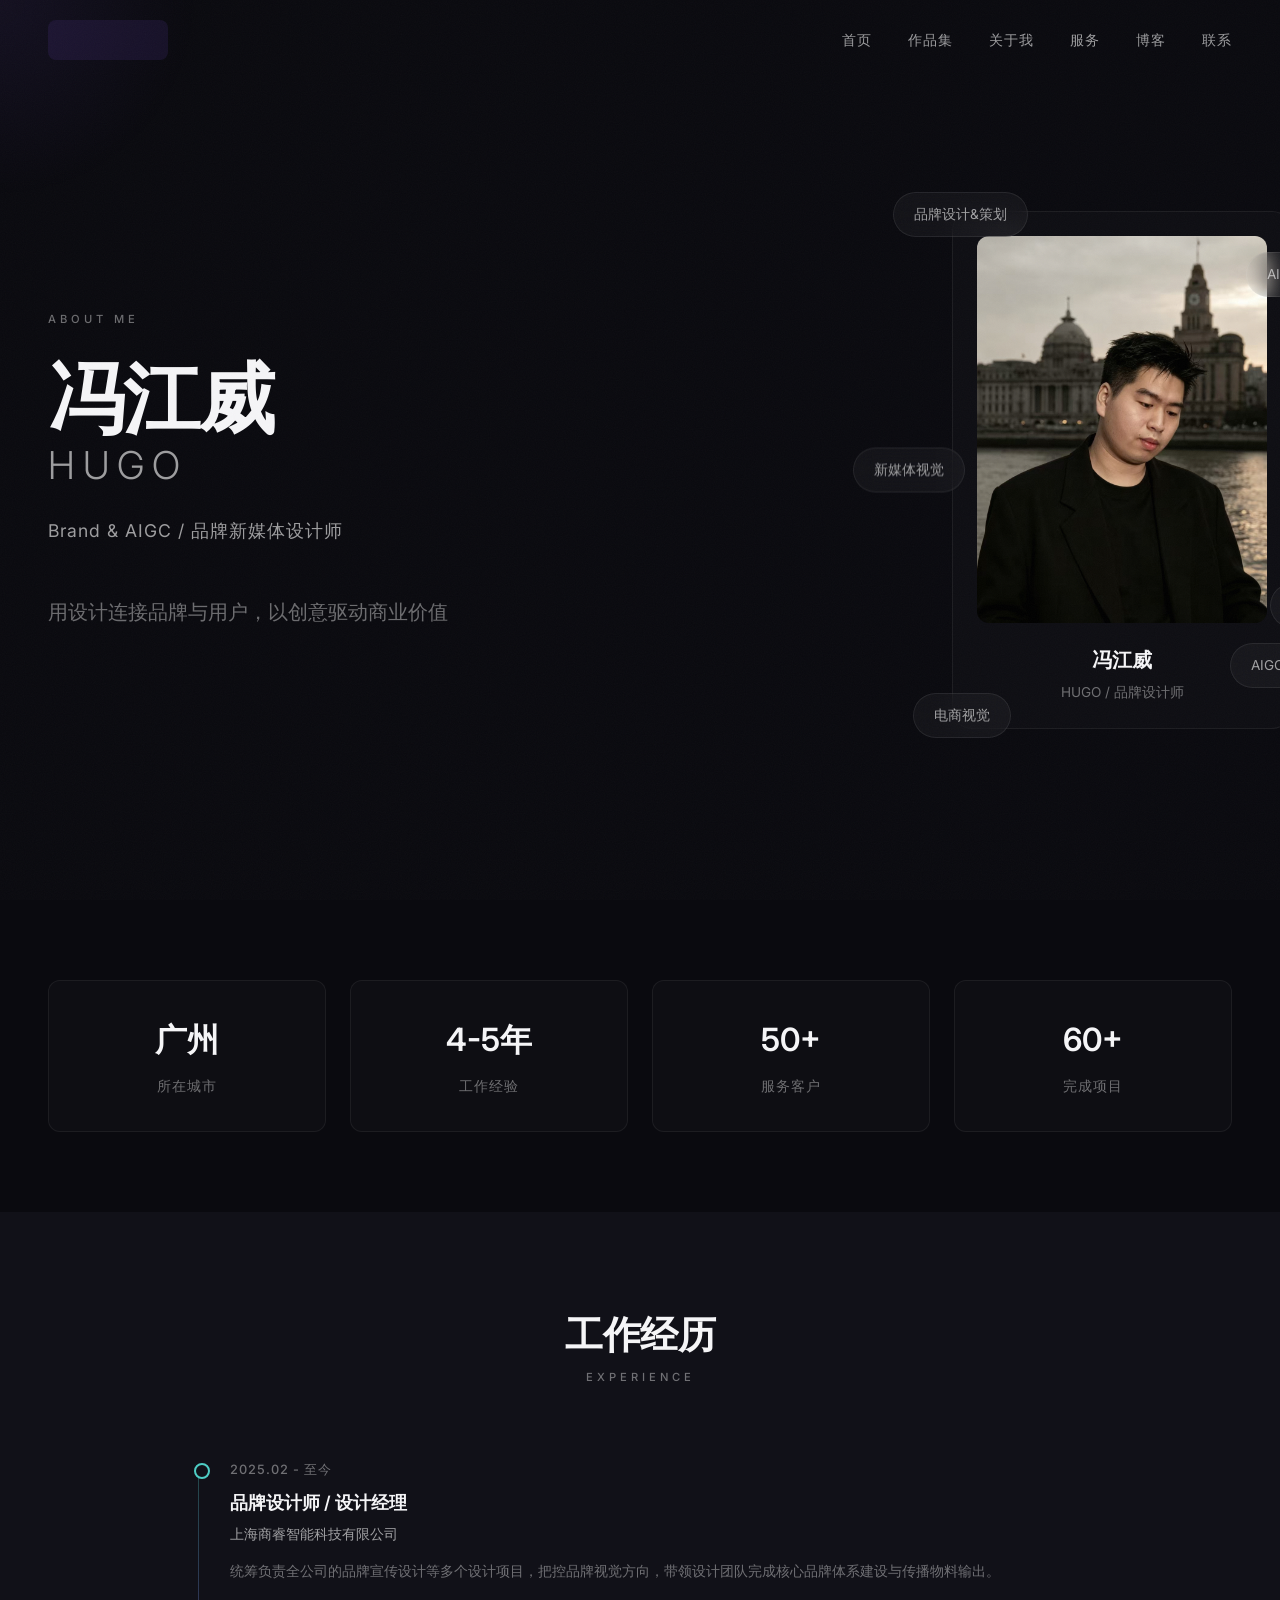
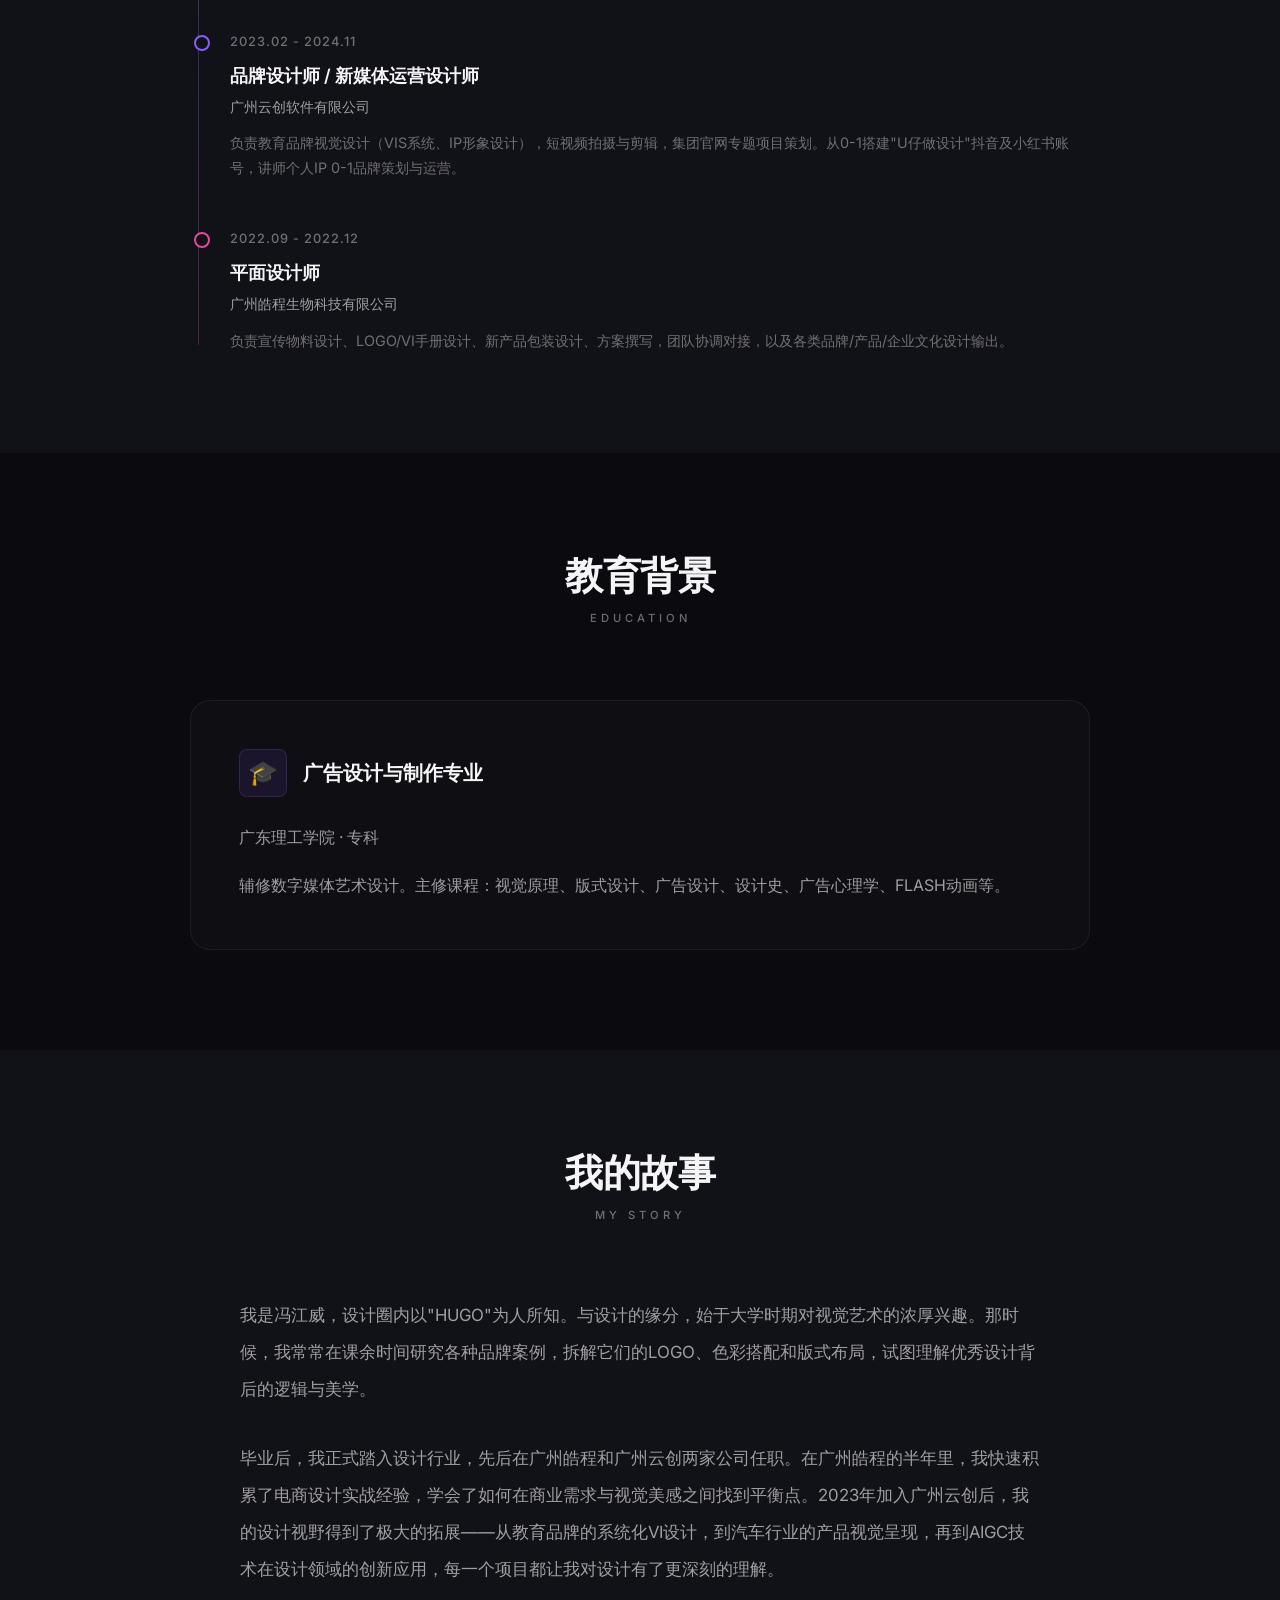
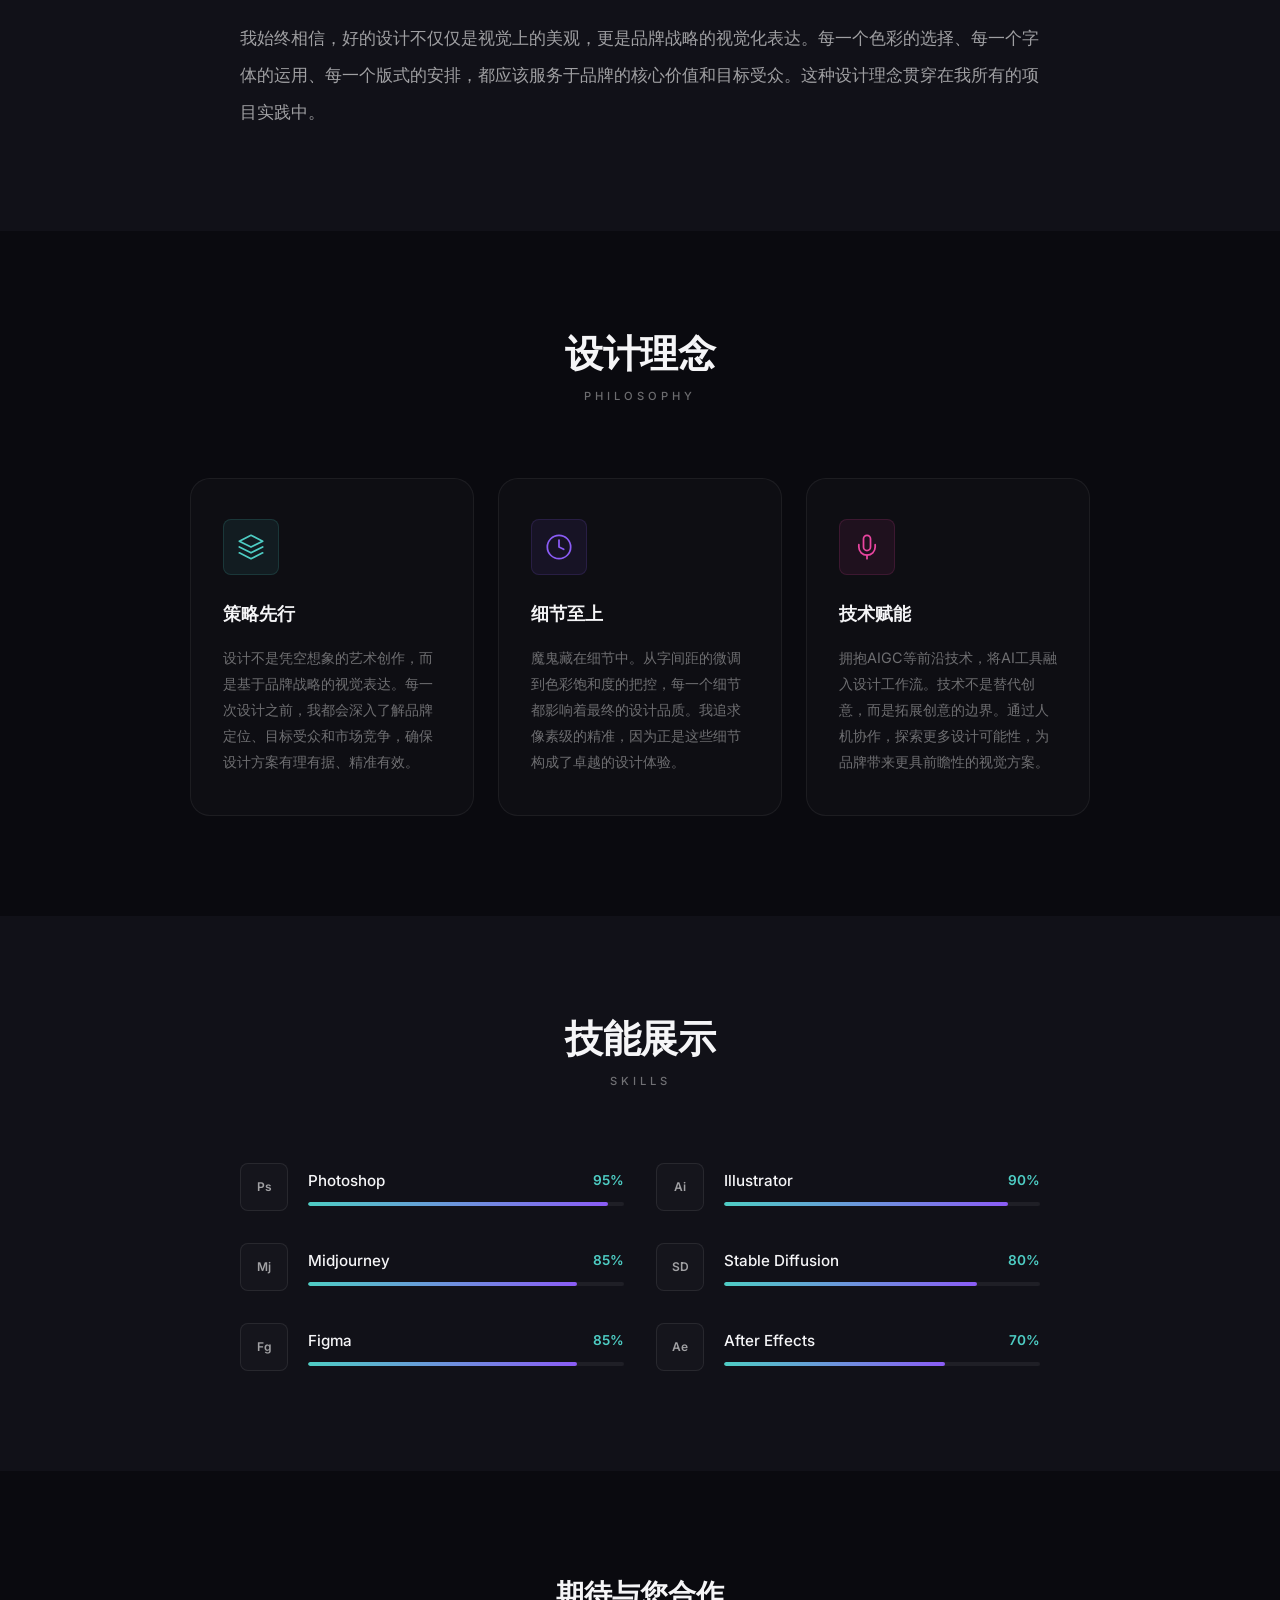
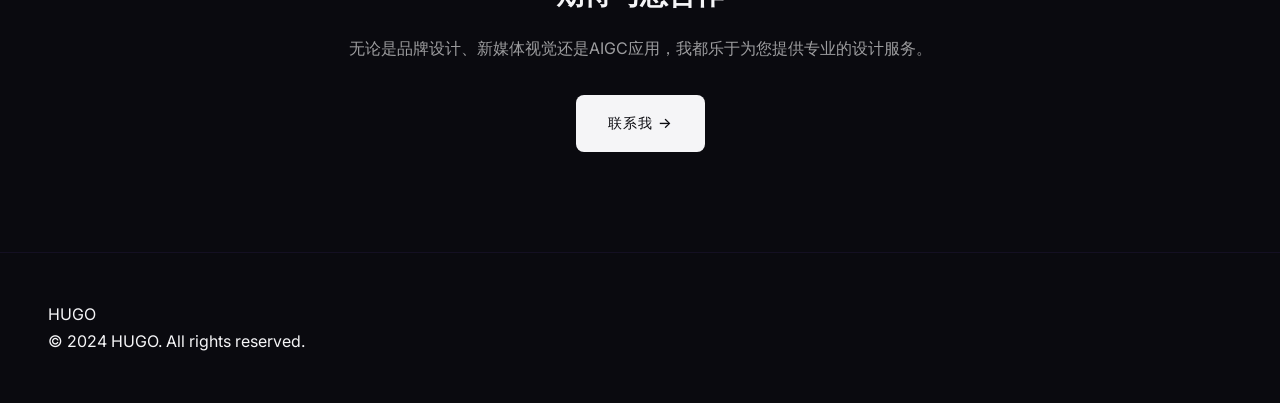
==== commit 5285191e: "fix: 中文标题在上，英文标签在下，整体居中" ====
--- a/about.html
+++ b/about.html
@@ -307,6 +307,17 @@
 
         .section-header {
             margin-bottom: 60px;
+            text-align: center;
+            display: flex;
+            flex-direction: column;
+            align-items: center;
+        }
+
+        .section-header .section-label,
+        .section-header .section-title {
+            text-align: center;
+            margin-left: 0;
+            margin-right: 0;
         }
 
         .section-label {
@@ -316,7 +327,8 @@
             letter-spacing: 4px;
             text-transform: uppercase;
             color: var(--text-muted);
-            margin-bottom: 16px;
+            margin-top: 12px;
+            order: 2;
         }
 
         .section-title {
@@ -324,6 +336,7 @@
             font-size: clamp(1.75rem, 3vw, 2.5rem);
             font-weight: 600;
             color: var(--text-primary);
+            order: 1;
         }
 
         .timeline {
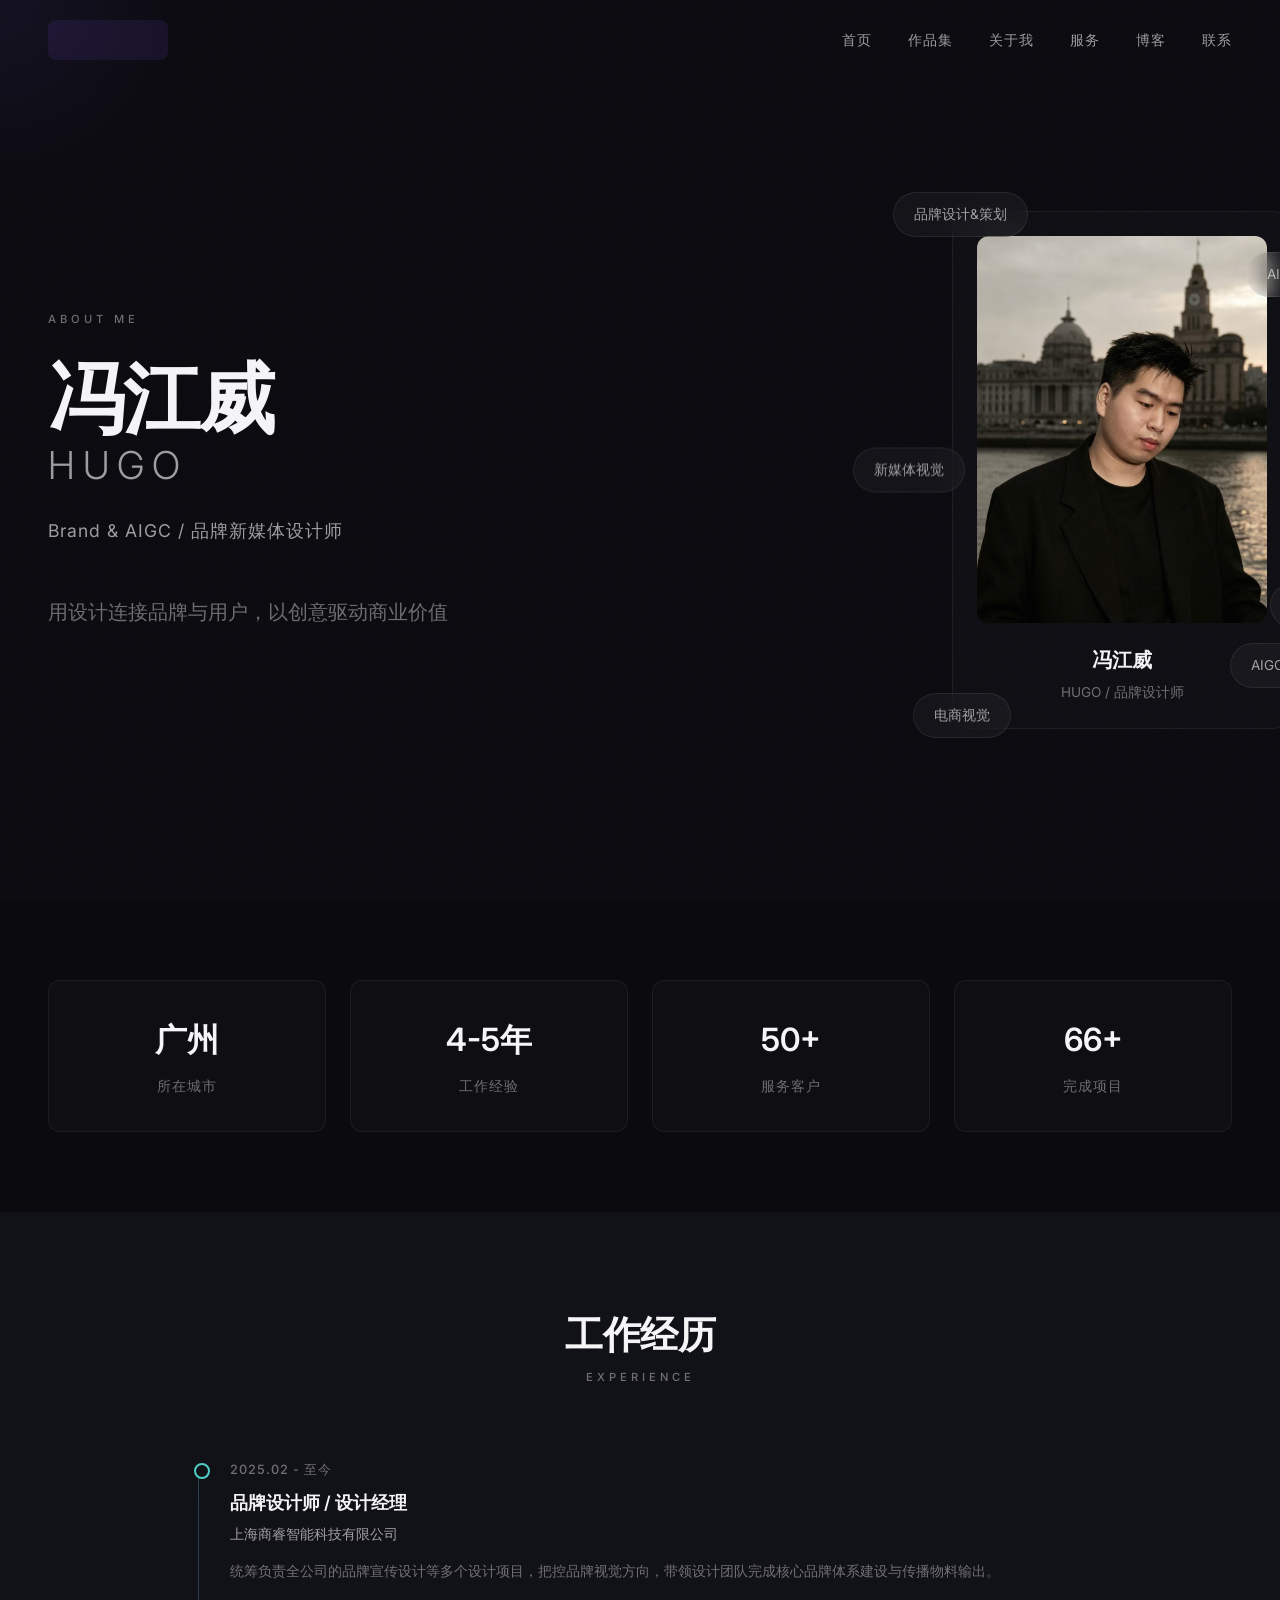
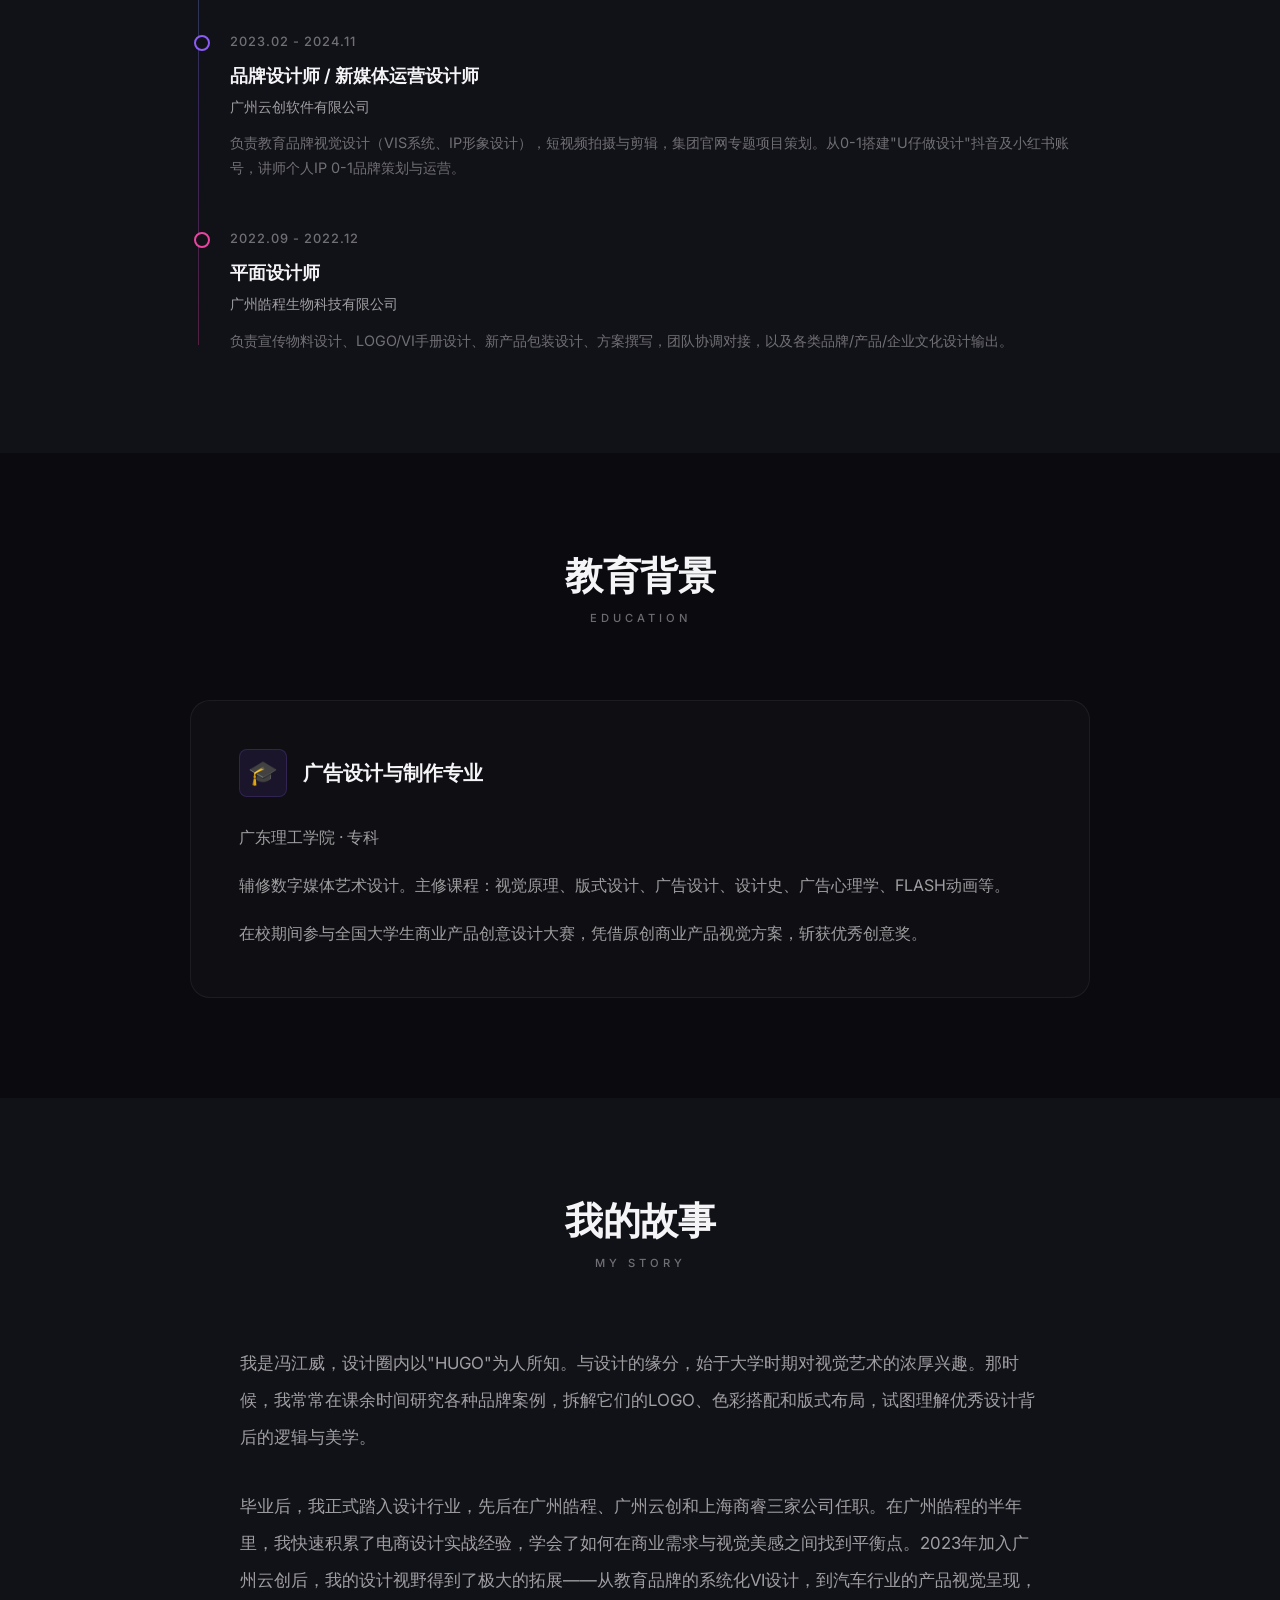
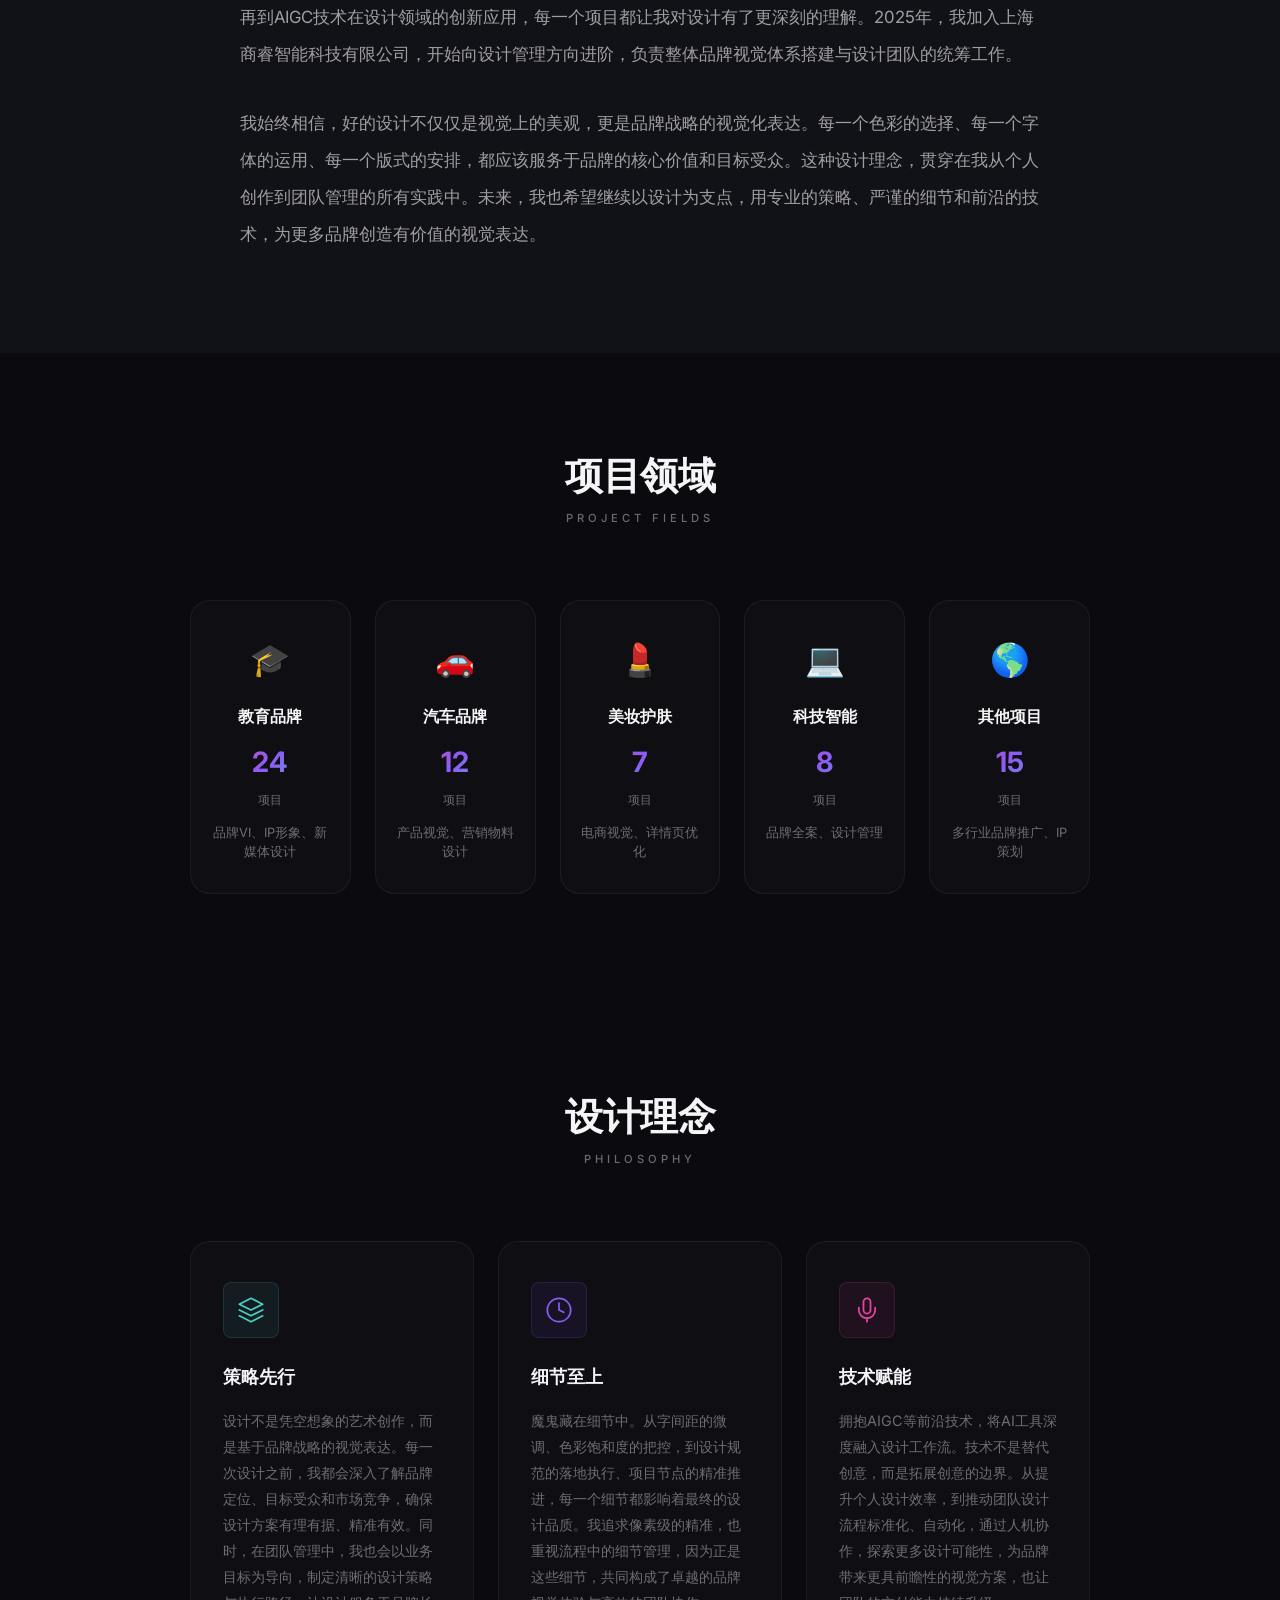
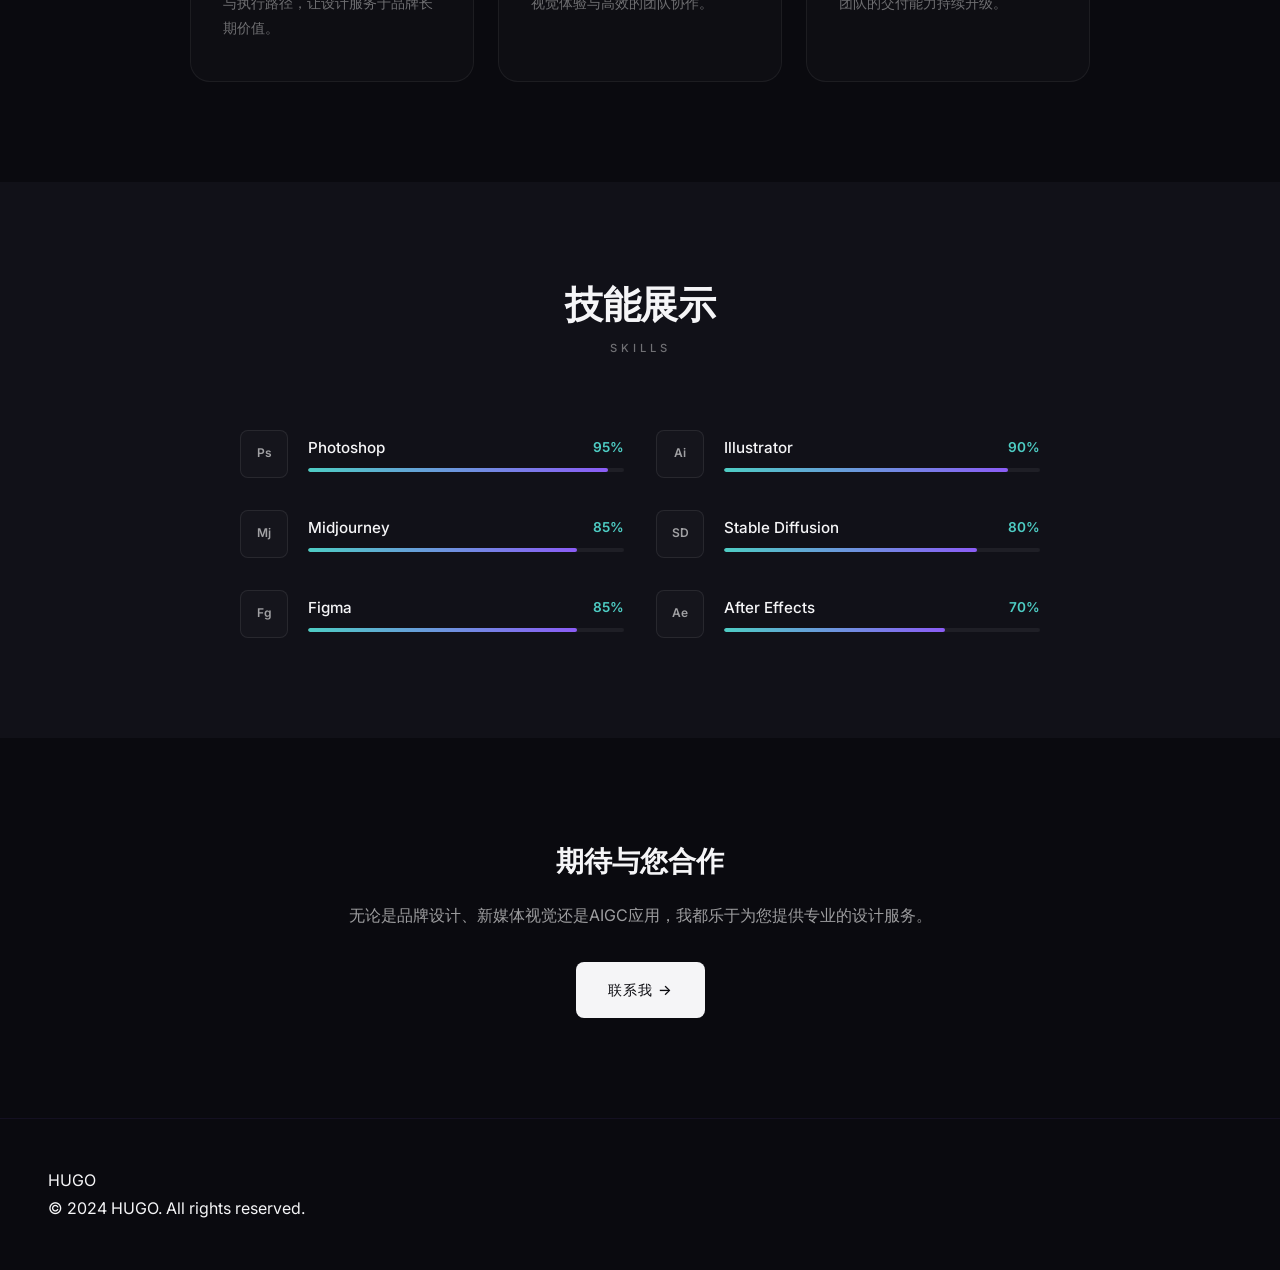
==== commit fb348d4f: "update: 优化关于我页面内容 - 教育背景/我的故事/设计理念/新增项目领域" ====
--- a/about.html
+++ b/about.html
@@ -572,6 +572,70 @@
             background: var(--bg-secondary);
         }
 
+        /* ========== Project Fields Section ========== */
+        .fields-section {
+            padding: 100px 48px;
+            background: var(--bg-primary);
+        }
+
+        .fields-grid {
+            display: grid;
+            grid-template-columns: repeat(5, 1fr);
+            gap: 24px;
+            max-width: 1100px;
+            margin: 0 auto;
+        }
+
+        .field-card {
+            background: var(--bg-card);
+            border: 1px solid rgba(255, 255, 255, 0.06);
+            border-radius: var(--radius-lg);
+            padding: 32px 20px;
+            text-align: center;
+            transition: var(--transition);
+        }
+
+        .field-card:hover {
+            border-color: rgba(255, 255, 255, 0.12);
+            transform: translateY(-6px);
+        }
+
+        .field-icon {
+            font-size: 2rem;
+            margin-bottom: 16px;
+        }
+
+        .field-name {
+            font-family: var(--font-display);
+            font-size: 1rem;
+            font-weight: 600;
+            color: var(--text-primary);
+            margin-bottom: 8px;
+        }
+
+        .field-count {
+            font-family: var(--font-display);
+            font-size: 1.75rem;
+            font-weight: 700;
+            background: var(--gradient-main);
+            -webkit-background-clip: text;
+            -webkit-text-fill-color: transparent;
+            background-clip: text;
+            margin-bottom: 4px;
+        }
+
+        .field-label {
+            font-size: 0.75rem;
+            color: var(--text-muted);
+        }
+
+        .field-desc {
+            font-size: 0.8rem;
+            color: var(--text-muted);
+            line-height: 1.5;
+            margin-top: 12px;
+        }
+
         .skills-grid {
             display: grid;
             grid-template-columns: repeat(2, 1fr);
@@ -864,7 +928,7 @@
                     <div class="info-label">服务客户</div>
                 </div>
                 <div class="info-item">
-                    <div class="info-value">60+</div>
+                    <div class="info-value">66+</div>
                     <div class="info-label">完成项目</div>
                 </div>
             </div>
@@ -925,6 +989,7 @@
                 <div class="education-content">
                     <p>广东理工学院 · 专科</p>
                     <p>辅修数字媒体艺术设计。主修课程：视觉原理、版式设计、广告设计、设计史、广告心理学、FLASH动画等。</p>
+                    <p>在校期间参与全国大学生商业产品创意设计大赛，凭借原创商业产品视觉方案，斩获优秀创意奖。</p>
                 </div>
             </div>
         </div>
@@ -939,8 +1004,55 @@
             </div>
             <div class="story-content reveal">
                 <p class="story-text">我是冯江威，设计圈内以"HUGO"为人所知。与设计的缘分，始于大学时期对视觉艺术的浓厚兴趣。那时候，我常常在课余时间研究各种品牌案例，拆解它们的LOGO、色彩搭配和版式布局，试图理解优秀设计背后的逻辑与美学。</p>
-                <p class="story-text">毕业后，我正式踏入设计行业，先后在广州皓程和广州云创两家公司任职。在广州皓程的半年里，我快速积累了电商设计实战经验，学会了如何在商业需求与视觉美感之间找到平衡点。2023年加入广州云创后，我的设计视野得到了极大的拓展——从教育品牌的系统化VI设计，到汽车行业的产品视觉呈现，再到AIGC技术在设计领域的创新应用，每一个项目都让我对设计有了更深刻的理解。</p>
-                <p class="story-text">我始终相信，好的设计不仅仅是视觉上的美观，更是品牌战略的视觉化表达。每一个色彩的选择、每一个字体的运用、每一个版式的安排，都应该服务于品牌的核心价值和目标受众。这种设计理念贯穿在我所有的项目实践中。</p>
+                <p class="story-text">毕业后，我正式踏入设计行业，先后在广州皓程、广州云创和上海商睿三家公司任职。在广州皓程的半年里，我快速积累了电商设计实战经验，学会了如何在商业需求与视觉美感之间找到平衡点。2023年加入广州云创后，我的设计视野得到了极大的拓展——从教育品牌的系统化VI设计，到汽车行业的产品视觉呈现，再到AIGC技术在设计领域的创新应用，每一个项目都让我对设计有了更深刻的理解。2025年，我加入上海商睿智能科技有限公司，开始向设计管理方向进阶，负责整体品牌视觉体系搭建与设计团队的统筹工作。</p>
+                <p class="story-text">我始终相信，好的设计不仅仅是视觉上的美观，更是品牌战略的视觉化表达。每一个色彩的选择、每一个字体的运用、每一个版式的安排，都应该服务于品牌的核心价值和目标受众。这种设计理念，贯穿在我从个人创作到团队管理的所有实践中。未来，我也希望继续以设计为支点，用专业的策略、严谨的细节和前沿的技术，为更多品牌创造有价值的视觉表达。</p>
+            </div>
+        </div>
+    </section>
+
+    <!-- Project Fields Section -->
+    <section class="fields-section">
+        <div class="section-container">
+            <div class="section-header reveal">
+                <h2 class="section-title">项目领域</h2>
+                <div class="section-label">Project Fields</div>
+            </div>
+            <div class="fields-grid reveal">
+                <div class="field-card">
+                    <div class="field-icon">&#127891;</div>
+                    <div class="field-name">教育品牌</div>
+                    <div class="field-count">24</div>
+                    <div class="field-label">项目</div>
+                    <div class="field-desc">品牌VI、IP形象、新媒体设计</div>
+                </div>
+                <div class="field-card">
+                    <div class="field-icon">&#128663;</div>
+                    <div class="field-name">汽车品牌</div>
+                    <div class="field-count">12</div>
+                    <div class="field-label">项目</div>
+                    <div class="field-desc">产品视觉、营销物料设计</div>
+                </div>
+                <div class="field-card">
+                    <div class="field-icon">&#128132;</div>
+                    <div class="field-name">美妆护肤</div>
+                    <div class="field-count">7</div>
+                    <div class="field-label">项目</div>
+                    <div class="field-desc">电商视觉、详情页优化</div>
+                </div>
+                <div class="field-card">
+                    <div class="field-icon">&#128187;</div>
+                    <div class="field-name">科技智能</div>
+                    <div class="field-count">8</div>
+                    <div class="field-label">项目</div>
+                    <div class="field-desc">品牌全案、设计管理</div>
+                </div>
+                <div class="field-card">
+                    <div class="field-icon">&#127758;</div>
+                    <div class="field-name">其他项目</div>
+                    <div class="field-count">15</div>
+                    <div class="field-label">项目</div>
+                    <div class="field-desc">多行业品牌推广、IP策划</div>
+                </div>
             </div>
         </div>
     </section>
@@ -960,7 +1072,7 @@
                         </svg>
                     </div>
                     <h3 class="philosophy-title">策略先行</h3>
-                    <p class="philosophy-desc">设计不是凭空想象的艺术创作，而是基于品牌战略的视觉表达。每一次设计之前，我都会深入了解品牌定位、目标受众和市场竞争，确保设计方案有理有据、精准有效。</p>
+                    <p class="philosophy-desc">设计不是凭空想象的艺术创作，而是基于品牌战略的视觉表达。每一次设计之前，我都会深入了解品牌定位、目标受众和市场竞争，确保设计方案有理有据、精准有效。同时，在团队管理中，我也会以业务目标为导向，制定清晰的设计策略与执行路径，让设计服务于品牌长期价值。</p>
                 </div>
                 <div class="philosophy-card">
                     <div class="philosophy-icon">
@@ -970,7 +1082,7 @@
                         </svg>
                     </div>
                     <h3 class="philosophy-title">细节至上</h3>
-                    <p class="philosophy-desc">魔鬼藏在细节中。从字间距的微调到色彩饱和度的把控，每一个细节都影响着最终的设计品质。我追求像素级的精准，因为正是这些细节构成了卓越的设计体验。</p>
+                    <p class="philosophy-desc">魔鬼藏在细节中。从字间距的微调、色彩饱和度的把控，到设计规范的落地执行、项目节点的精准推进，每一个细节都影响着最终的设计品质。我追求像素级的精准，也重视流程中的细节管理，因为正是这些细节，共同构成了卓越的品牌视觉体验与高效的团队协作。</p>
                 </div>
                 <div class="philosophy-card">
                     <div class="philosophy-icon">
@@ -981,7 +1093,7 @@
                         </svg>
                     </div>
                     <h3 class="philosophy-title">技术赋能</h3>
-                    <p class="philosophy-desc">拥抱AIGC等前沿技术，将AI工具融入设计工作流。技术不是替代创意，而是拓展创意的边界。通过人机协作，探索更多设计可能性，为品牌带来更具前瞻性的视觉方案。</p>
+                    <p class="philosophy-desc">拥抱AIGC等前沿技术，将AI工具深度融入设计工作流。技术不是替代创意，而是拓展创意的边界。从提升个人设计效率，到推动团队设计流程标准化、自动化，通过人机协作，探索更多设计可能性，为品牌带来更具前瞻性的视觉方案，也让团队的交付能力持续升级。</p>
                 </div>
             </div>
         </div>
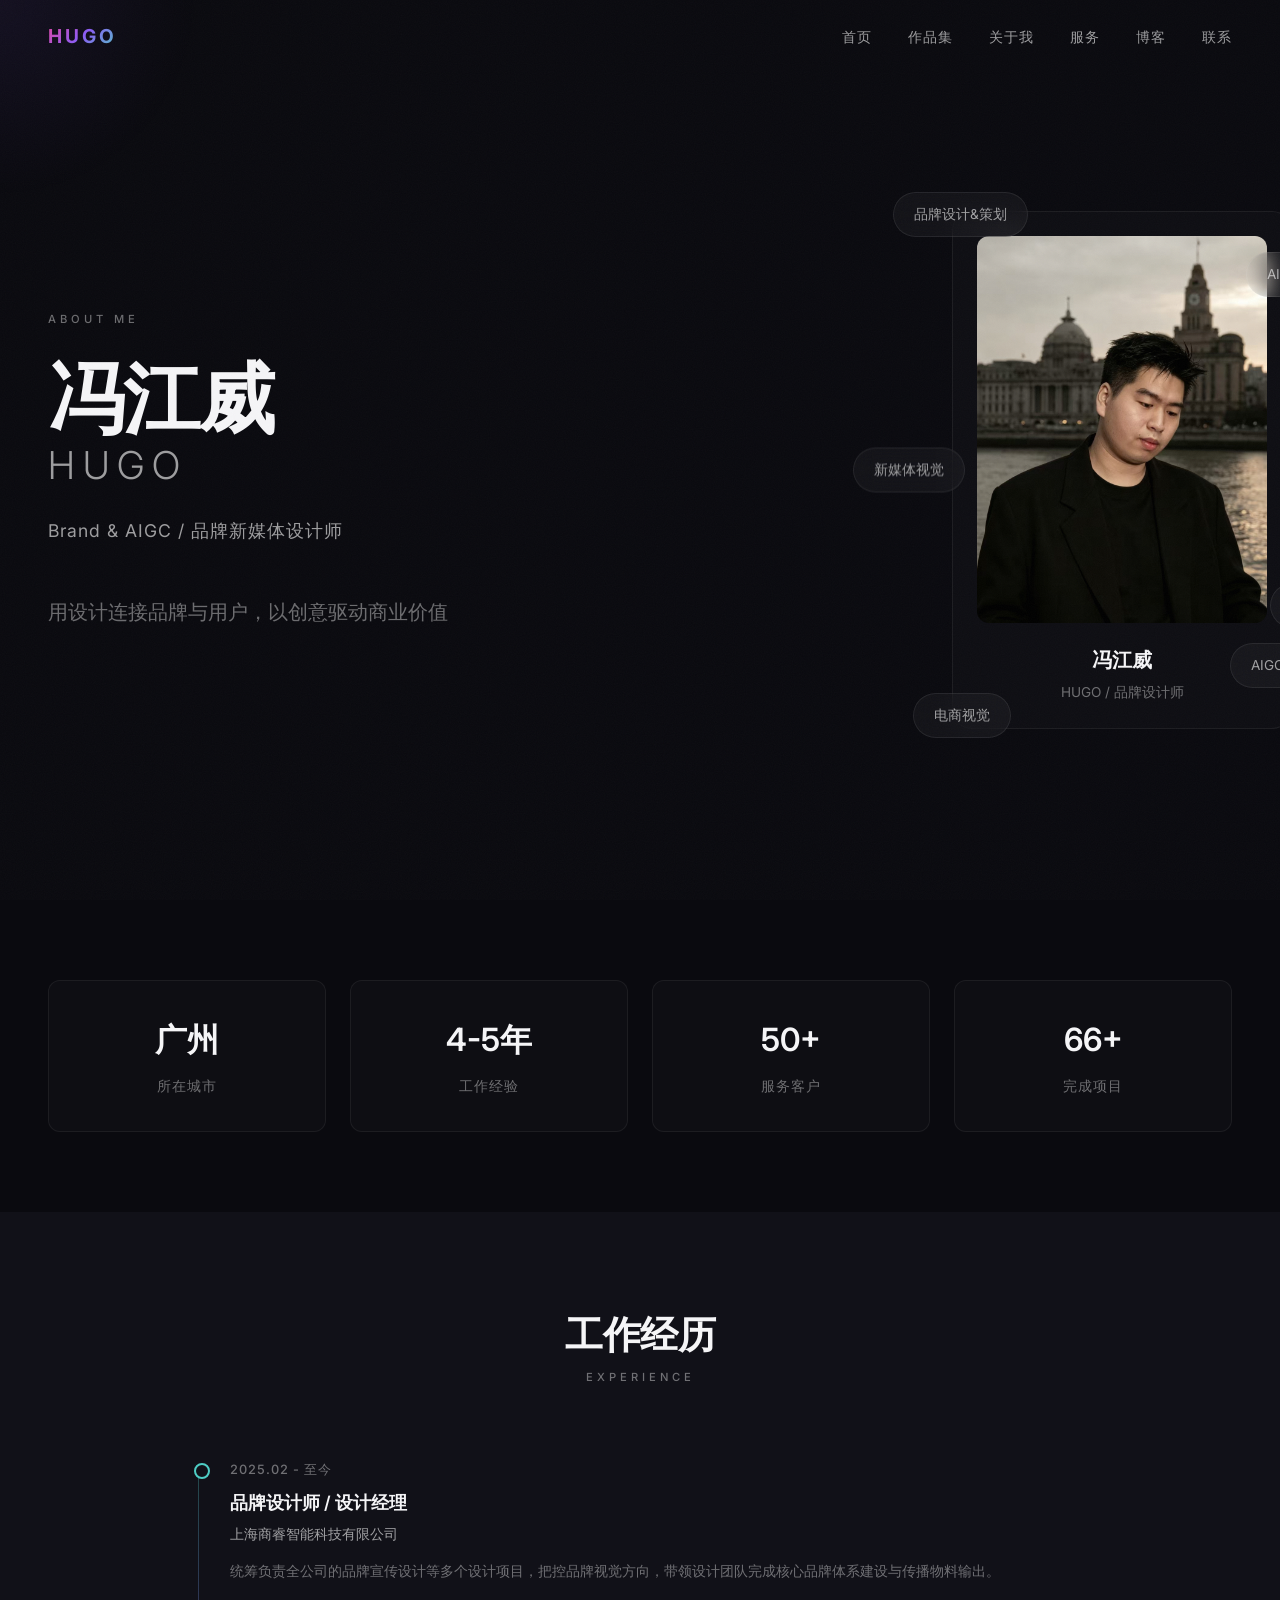
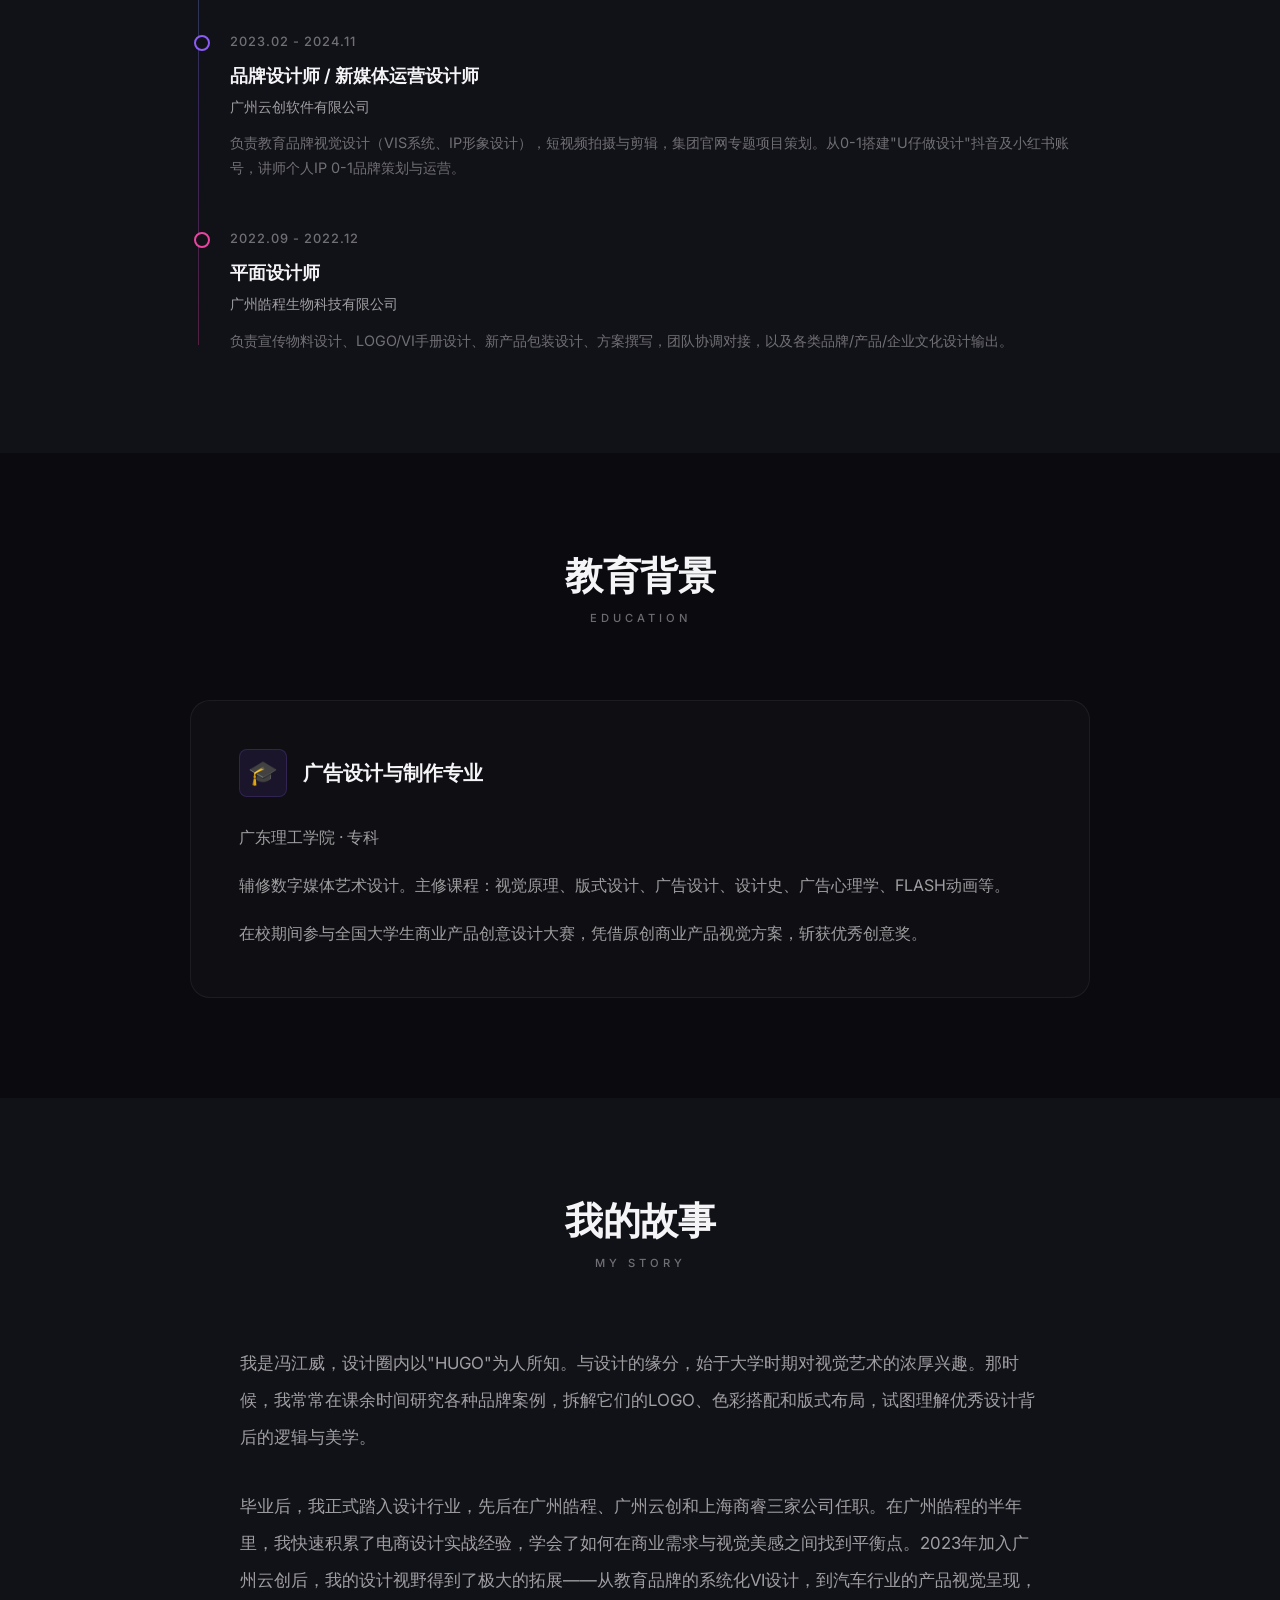
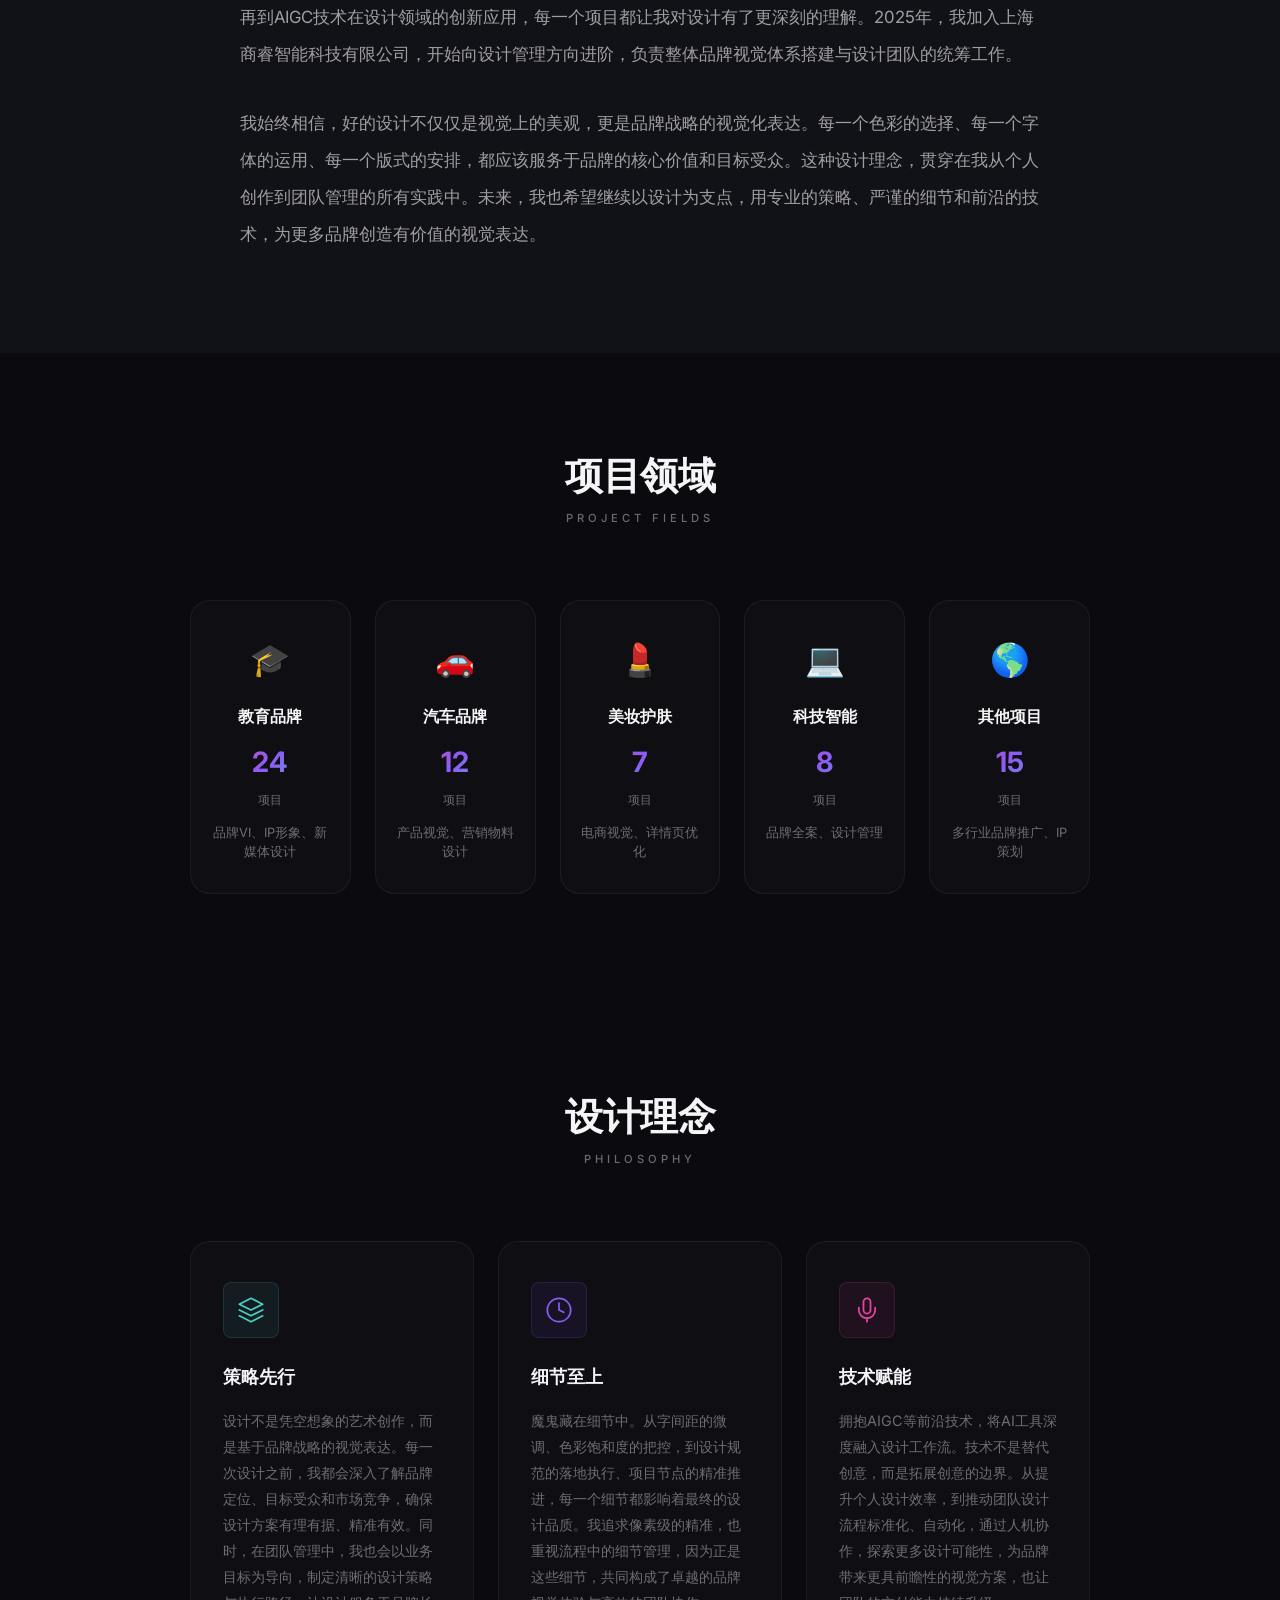
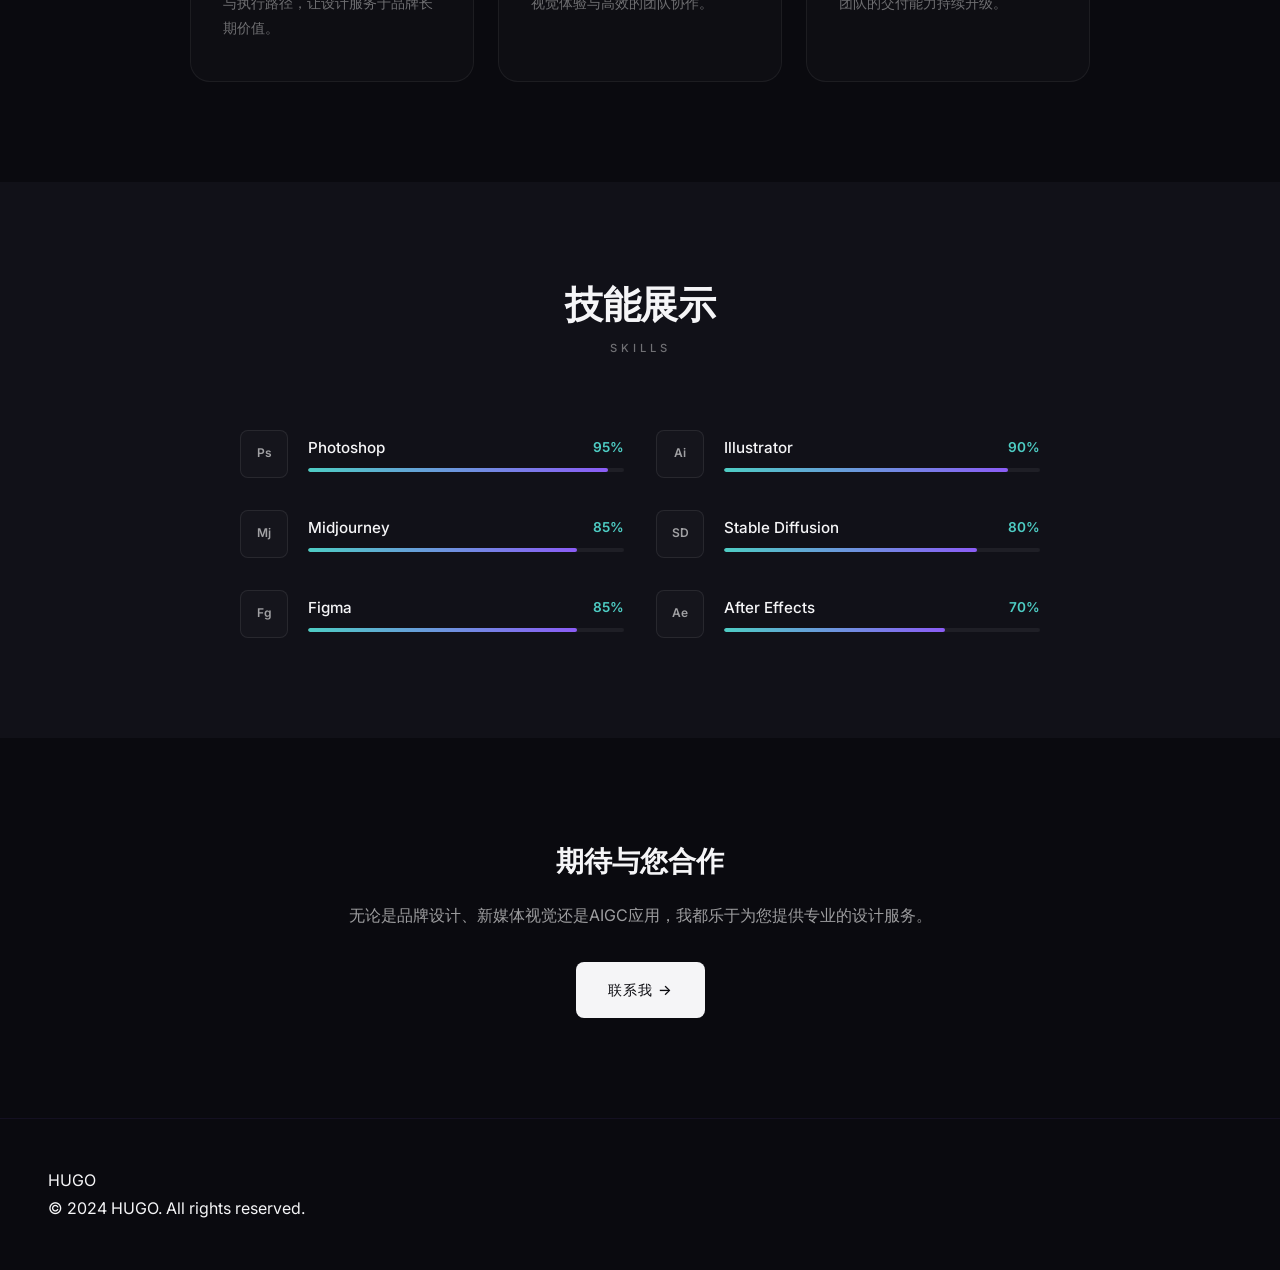
==== commit e8318d9b: "update: 删除动态logo，导航栏全部改为HUGO文字" ====
--- a/about.html
+++ b/about.html
@@ -861,11 +861,7 @@
 
     <!-- Navigation -->
     <nav class="nav" id="navbar">
-        <a href="index.html" class="nav-logo">
-            <div class="nav-logo-media">
-                <video src="assets/logo.mp4" autoplay muted playsinline></video>
-            </div>
-        </a>
+        <a href="index.html" class="nav-logo">HUGO</a>
         <ul class="nav-links">
             <li><a href="index.html">首页</a></li>
             <li><a href="projects.html">作品集</a></li>
